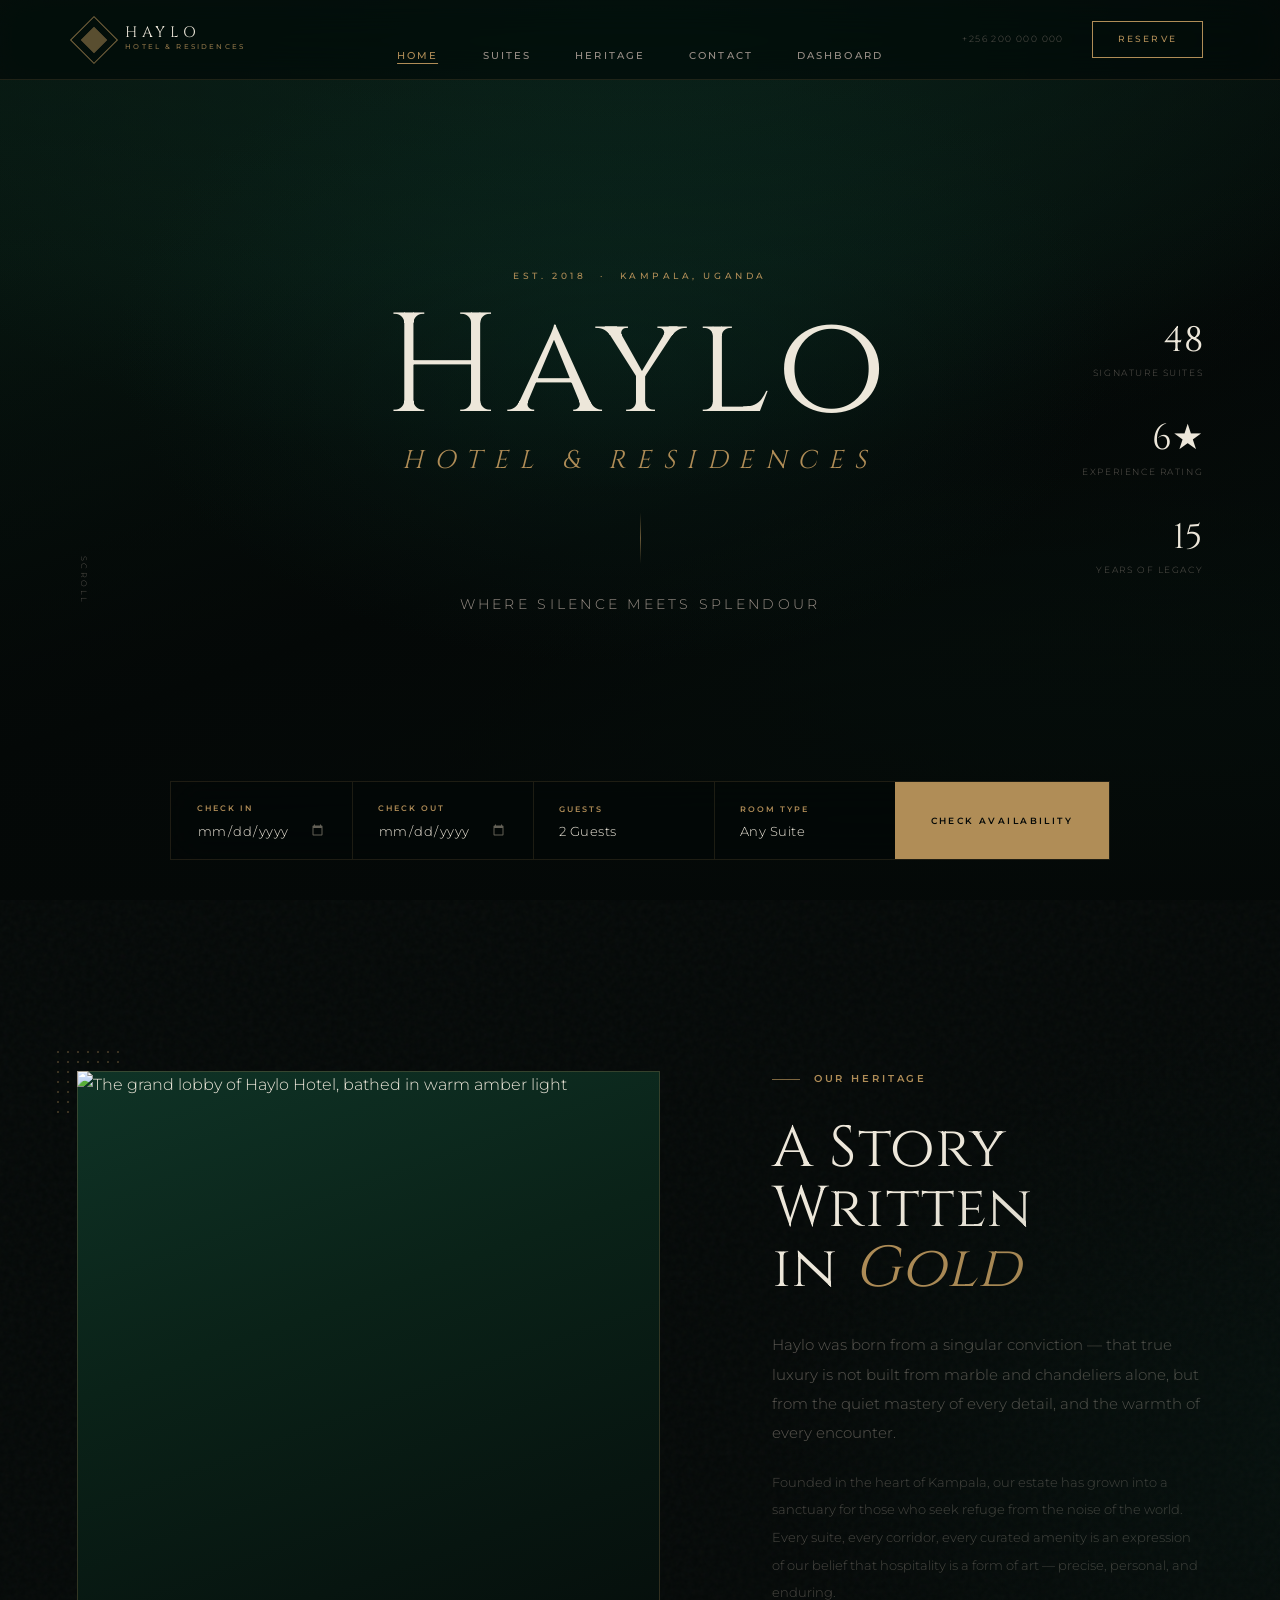
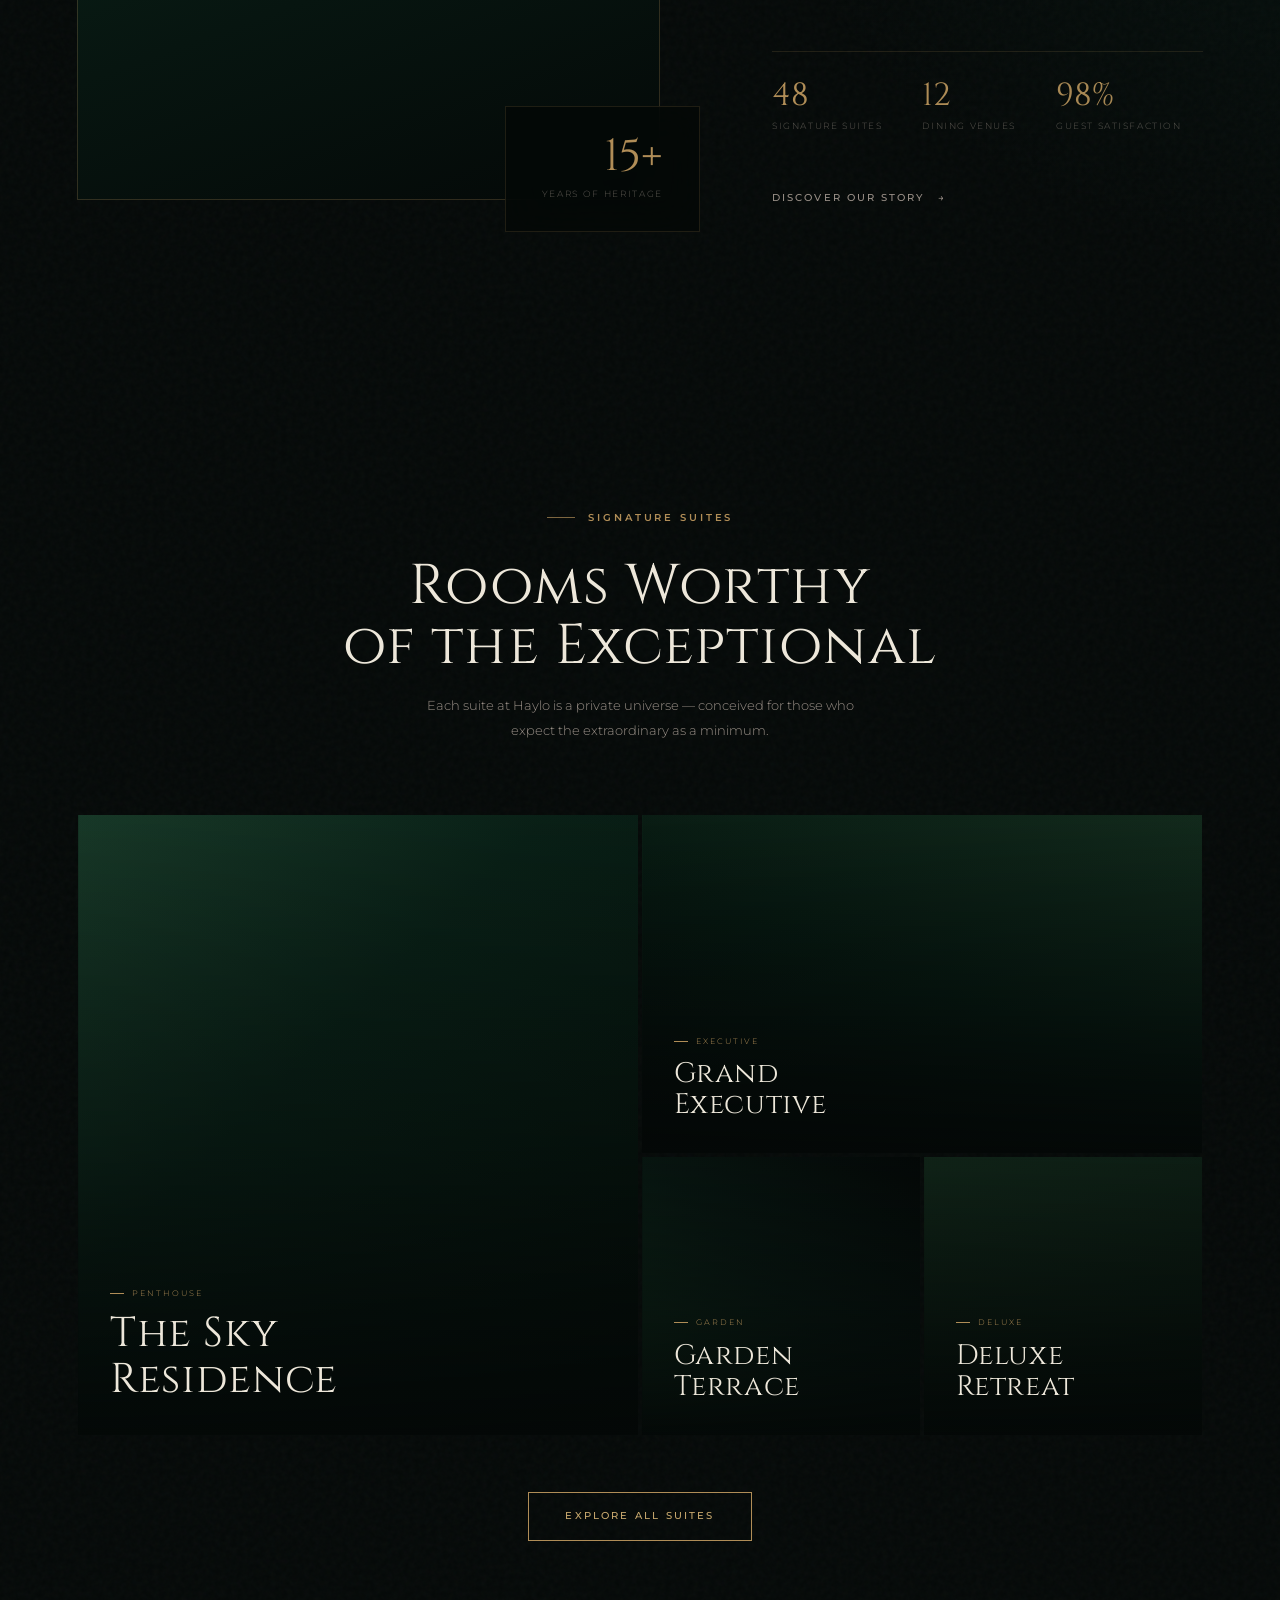
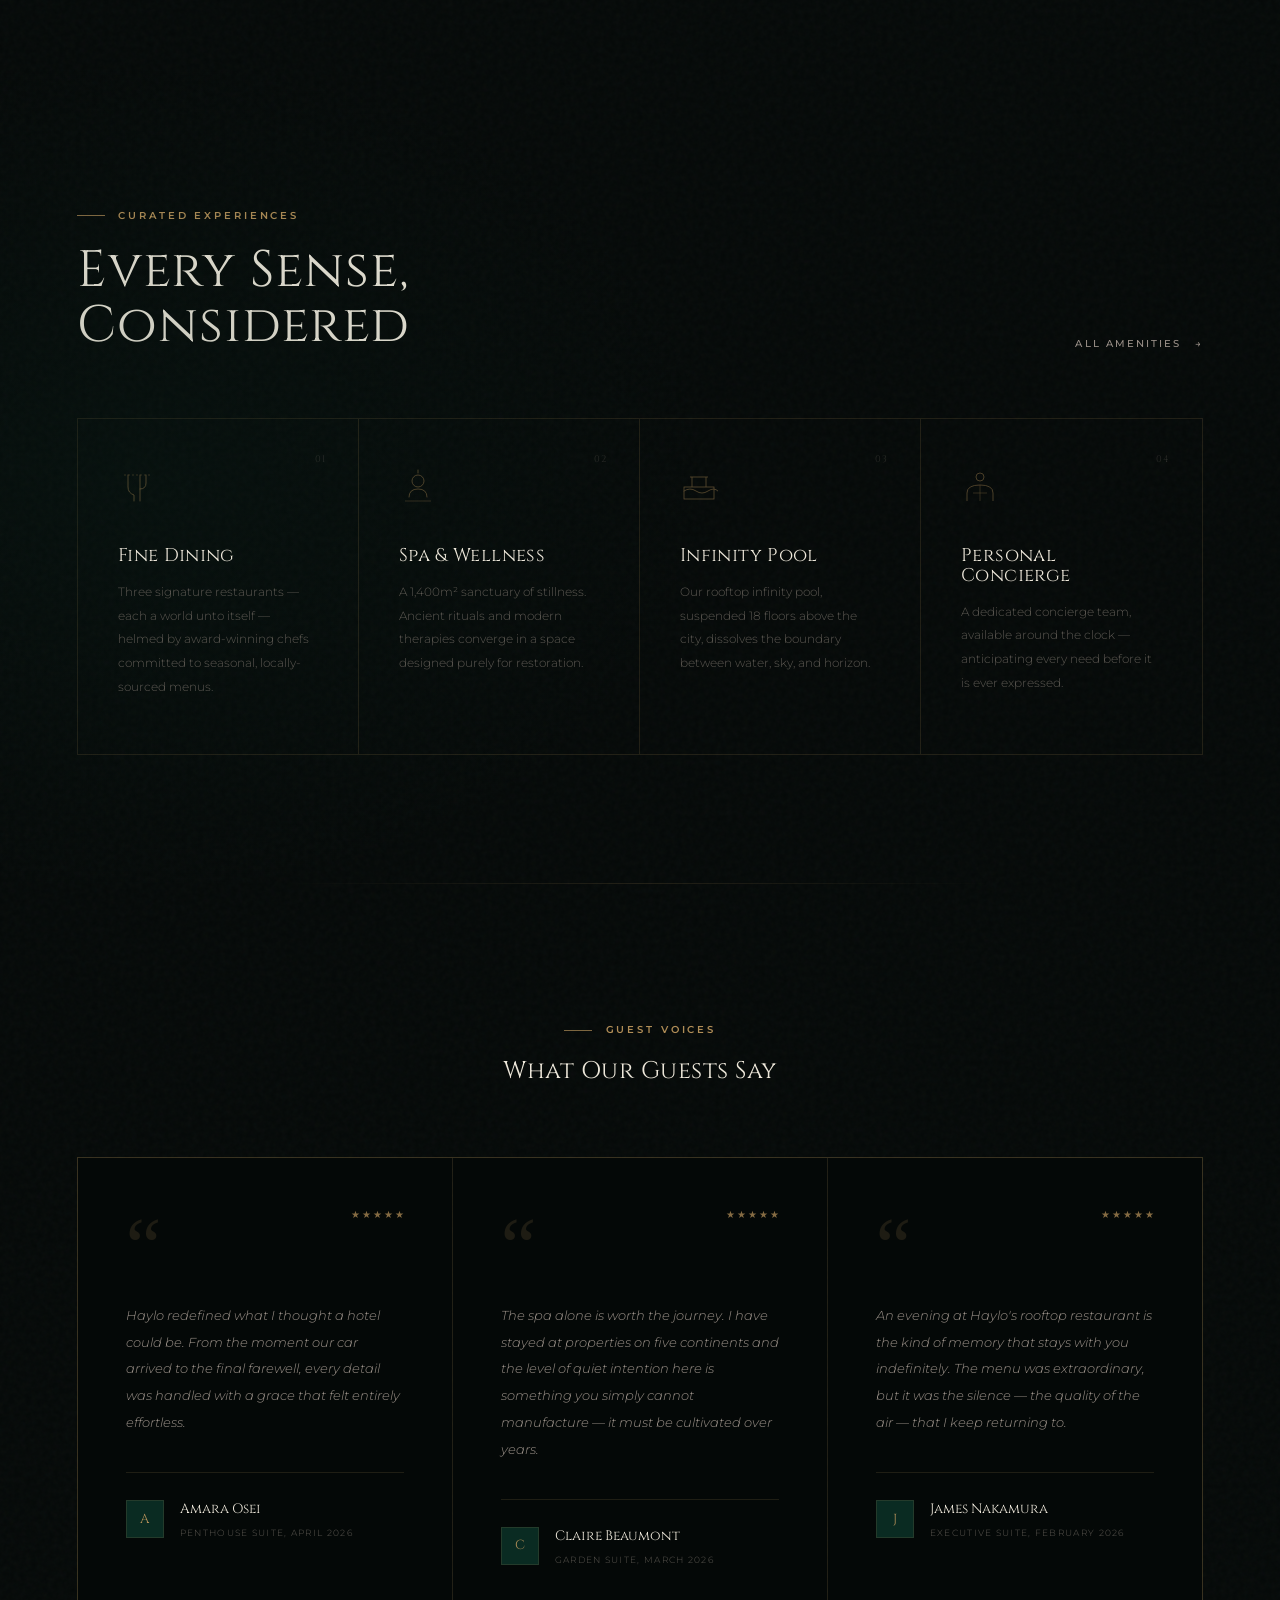
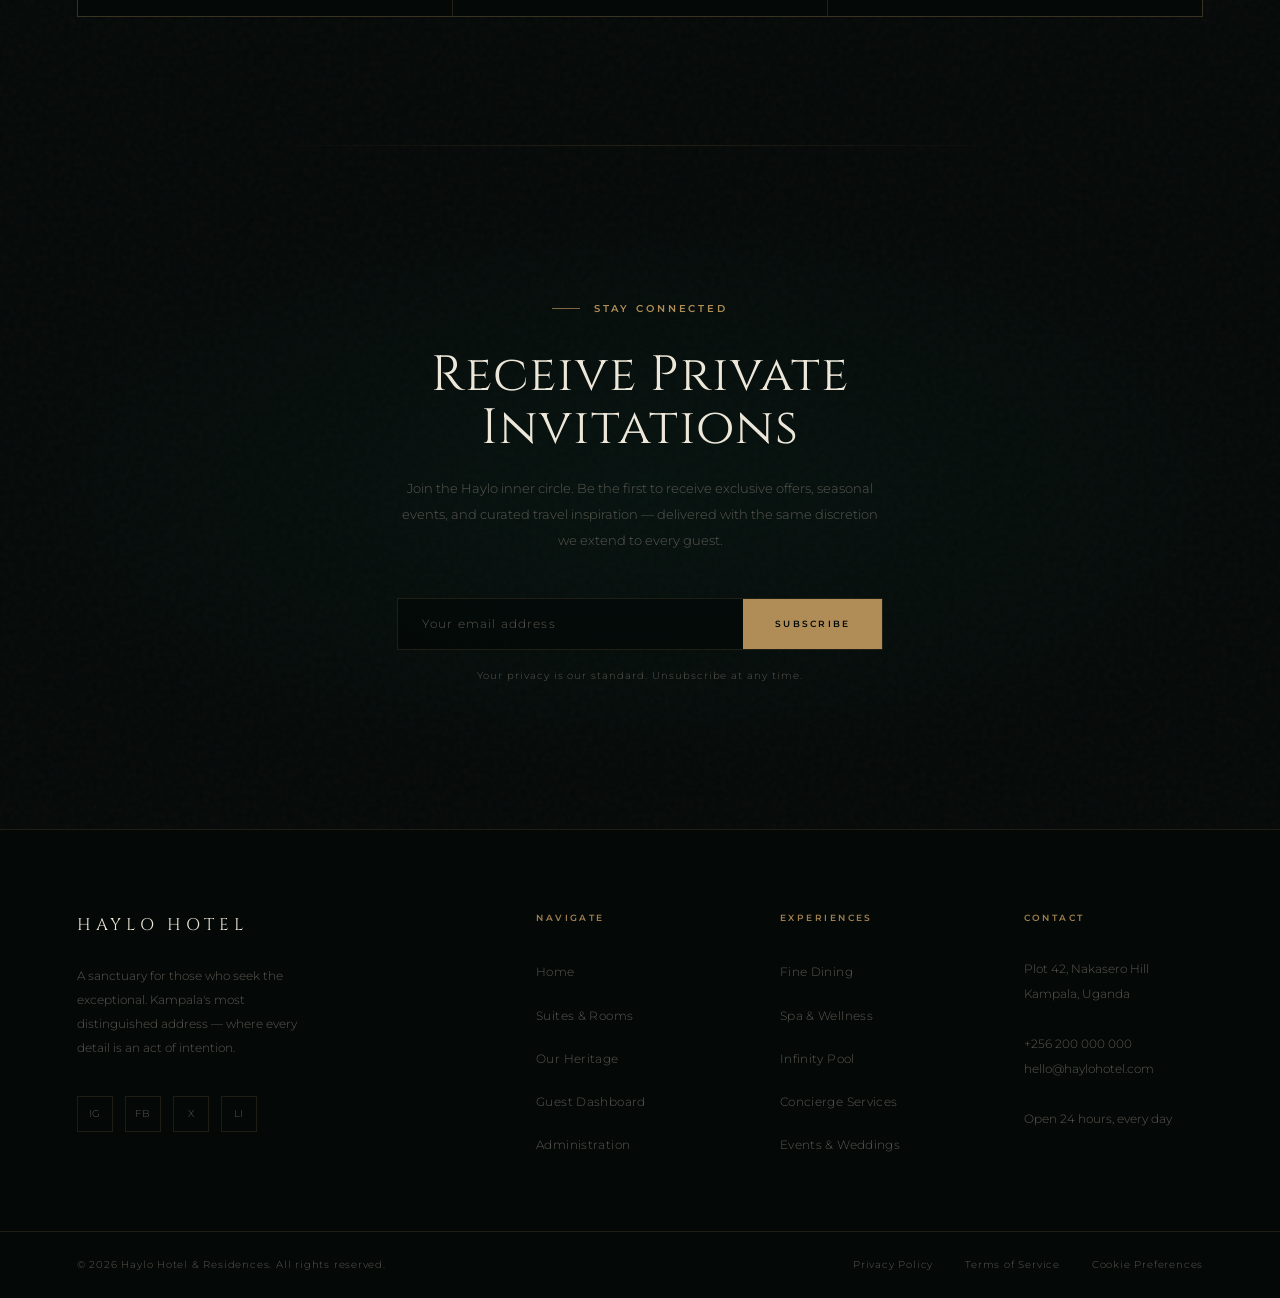
==== index.html @ 3e56093d "Add files via upload" ====
<!DOCTYPE html>
<html lang="en">

<head>
  <meta charset="UTF-8" />
  <meta name="viewport" content="width=device-width, initial-scale=1.0" />
  <meta name="description"
    content="Haylo Hotel — Where Silence Meets Splendour. A premium luxury hotel experience crafted with refined elegance." />
  <meta name="theme-color" content="#040807" />

  <title>Haylo Hotel — Where Silence Meets Splendour</title>

  <!-- Favicon placeholder -->
  <link rel="icon" type="image/svg+xml"
    href="data:image/svg+xml,<svg xmlns='http://www.w3.org/2000/svg' viewBox='0 0 32 32'><rect width='32' height='32' fill='%23040807'/><rect x='12' y='12' width='8' height='8' fill='%23b08d57' transform='rotate(45 16 16)'/></svg>" />

  <!-- Design System CSS -->
  <link rel="stylesheet" href="assets/css/global.css" />
  <link rel="stylesheet" href="assets/css/layout.css" />
  <link rel="stylesheet" href="assets/css/components.css" />

  <!-- Existing project CSS (animation etc.) -->
  <!-- <link rel="stylesheet" href="assets/css/animation.css" /> -->
</head>

<body>

  <!-- ═══════════════════════════════════════════════════════
       HEADER — Sticky Glassmorphism Navigation
       ═══════════════════════════════════════════════════════ -->
  <header id="site-header">
    <div class="nav-wrapper">

      <!-- Logo -->
      <a href="index.html" class="nav-logo" aria-label="Haylo Hotel — Home">
        <div class="nav-logo-emblem" aria-hidden="true"></div>
        <div class="nav-logo-name">
          <span class="name">Haylo</span>
          <span class="tagline">Hotel &amp; Residences</span>
        </div>
      </a>

      <!-- Navigation Links — horizontally centered via CSS absolute -->
      <nav aria-label="Primary navigation">
        <ul class="nav-links">
          <li><a href="index.html" class="active">Home</a></li>
          <li><a href="rooms.html">Suites</a></li>
          <li><a href="heritage.html">Heritage</a></li>
          <li><a href="contact.html">Contact</a></li>
          <li><a href="dashboard.html">Dashboard</a></li>
        </ul>
      </nav>

      <!-- Right Actions -->
      <div class="nav-actions">
        <a href="tel:+256200000000" class="nav-tel" aria-label="Call us">+256 200 000 000</a>
        <a href="rooms.html" class="nav-book-btn"><span>Reserve</span></a>
        <!-- Hamburger (mobile only) -->
        <button class="nav-hamburger" id="nav-toggle" aria-label="Open menu" aria-expanded="false"
          aria-controls="nav-mobile-drawer">
          <span class="bar"></span>
          <span class="bar"></span>
          <span class="bar"></span>
        </button>
      </div>

    </div><!-- /nav-wrapper -->

    <!-- Mobile Drawer -->
    <nav id="nav-mobile-drawer" class="nav-mobile-drawer" aria-label="Mobile navigation" aria-hidden="true">
      <a href="index.html">Home</a>
      <a href="rooms.html">Suites &amp; Rooms</a>
      <a href="heritage.html">Our Heritage</a>
      <a href="contact.html">Contact</a>
      <a href="dashboard.html">Guest Dashboard</a>
      <a href="rooms.html" class="nav-mobile-cta">Reserve a Suite</a>
    </nav>
  </header>


  <main>

    <!-- ═══════════════════════════════════════════════════════
         §1  HERO — Full Viewport Cinematic Entry
         ═══════════════════════════════════════════════════════ -->
    <section id="hero" aria-labelledby="hero-title">

      <!-- Background image with rich CSS fallback -->
      <div class="hero-bg" aria-hidden="true"></div>
      <div class="hero-overlay" aria-hidden="true"></div>

      <!-- Centered Hero Content -->
      <div class="hero-content">
        <p class="hero-overline">Est. 2018 &ensp;·&ensp; Kampala, Uganda</p>

        <h1 class="hero-title" id="hero-title">Haylo</h1>
        <p class="hero-title-sub">Hotel &amp; Residences</p>

        <div class="hero-divider-line" aria-hidden="true"></div>

        <p class="hero-tagline">Where Silence Meets Splendour</p>
      </div>

      <!-- Side stats — decorative (hidden on mobile) -->
      <aside class="hero-stats" aria-label="At a glance">
        <div class="hero-stat">
          <span class="hero-stat-num">48</span>
          <span class="hero-stat-sep"></span>
          <span class="hero-stat-lbl">Signature Suites</span>
        </div>
        <div class="hero-stat">
          <span class="hero-stat-num">6★</span>
          <span class="hero-stat-sep"></span>
          <span class="hero-stat-lbl">Experience Rating</span>
        </div>
        <div class="hero-stat">
          <span class="hero-stat-num">15</span>
          <span class="hero-stat-sep"></span>
          <span class="hero-stat-lbl">Years of Legacy</span>
        </div>
      </aside>

      <!-- Scroll indicator -->
      <div class="hero-scroll" aria-hidden="true">
        <span class="hero-scroll-label">Scroll</span>
        <div class="hero-scroll-bar"></div>
      </div>

      <!-- ─── Check Availability Bar ─── -->
      <div class="availability-bar" role="search" aria-label="Check room availability">

        <div class="avail-field">
          <label for="check-in">Check In</label>
          <input type="date" id="check-in" name="check-in" placeholder="DD / MM / YYYY" aria-label="Check-in date" />
        </div>

        <div class="avail-divider" aria-hidden="true"></div>

        <div class="avail-field">
          <label for="check-out">Check Out</label>
          <input type="date" id="check-out" name="check-out" placeholder="DD / MM / YYYY" aria-label="Check-out date" />
        </div>

        <div class="avail-divider" aria-hidden="true"></div>

        <div class="avail-field">
          <label for="guests">Guests</label>
          <select id="guests" name="guests" aria-label="Number of guests">
            <option value="1">1 Guest</option>
            <option value="2" selected>2 Guests</option>
            <option value="3">3 Guests</option>
            <option value="4">4 Guests</option>
            <option value="5">5+ Guests</option>
          </select>
        </div>

        <div class="avail-divider" aria-hidden="true"></div>

        <div class="avail-field">
          <label for="room-type">Room Type</label>
          <select id="room-type" name="room-type" aria-label="Room type preference">
            <option value="any">Any Suite</option>
            <option value="penthouse">Penthouse</option>
            <option value="executive">Executive Suite</option>
            <option value="garden">Garden Suite</option>
            <option value="deluxe">Deluxe Room</option>
          </select>
        </div>

        <button type="button" class="avail-submit" aria-label="Search availability">
          Check Availability
        </button>

      </div><!-- /availability-bar -->

    </section><!-- /#hero -->


    <!-- ═══════════════════════════════════════════════════════
         §2  OUR HERITAGE — Asymmetric Split Layout
         ═══════════════════════════════════════════════════════ -->
    <section id="heritage" aria-labelledby="heritage-title">
      <div class="heritage-grid">

        <!-- Image Side -->
        <div class="heritage-image-wrap">
          <!-- Decorative dot grid -->
          <div class="heritage-dots" aria-hidden="true"></div>

          <div class="heritage-img-frame">
            <img src="assets/images/hero/heritage.jpg" alt="The grand lobby of Haylo Hotel, bathed in warm amber light"
              class="heritage-img" loading="lazy" width="640" height="800" />
          </div>

          <!-- Floating stat card -->
          <div class="heritage-stat-card" aria-label="Years of heritage: 15+">
            <span class="stat-num">15+</span>
            <span class="stat-lbl">Years of Heritage</span>
          </div>
        </div>

        <!-- Text Side -->
        <div class="heritage-text">
          <span class="section-label">Our Heritage</span>

          <h2 id="heritage-title">
            A Story Written<br />in <em>Gold</em>
          </h2>

          <p class="lead">
            Haylo was born from a singular conviction — that true luxury is not
            built from marble and chandeliers alone, but from the quiet mastery
            of every detail, and the warmth of every encounter.
          </p>

          <p class="body">
            Founded in the heart of Kampala, our estate has grown into a sanctuary
            for those who seek refuge from the noise of the world. Every suite,
            every corridor, every curated amenity is an expression of our belief
            that hospitality is a form of art — precise, personal, and enduring.
          </p>

          <!-- Key Pillars -->
          <div class="heritage-pillars" aria-label="Heritage highlights">
            <div class="pillar">
              <span class="pillar-num">48</span>
              <span class="pillar-lbl">Signature Suites</span>
            </div>
            <div class="pillar">
              <span class="pillar-num">12</span>
              <span class="pillar-lbl">Dining Venues</span>
            </div>
            <div class="pillar">
              <span class="pillar-num">98%</span>
              <span class="pillar-lbl">Guest Satisfaction</span>
            </div>
          </div>

          <a href="about.html" class="btn-text">
            Discover Our Story
            <span class="arrow" aria-hidden="true">→</span>
          </a>
        </div>

      </div><!-- /heritage-grid -->
    </section><!-- /#heritage -->


    <!-- ═══════════════════════════════════════════════════════
         §3  SIGNATURE SUITES — Bento Grid
         ═══════════════════════════════════════════════════════ -->
    <section id="suites" aria-labelledby="suites-title">

      <div class="section-header">
        <span class="section-label">Signature Suites</span>
        <h2 id="suites-title">Rooms Worthy<br />of the Exceptional</h2>
        <p>
          Each suite at Haylo is a private universe — conceived for those who
          expect the extraordinary as a minimum.
        </p>
      </div>

      <div class="bento-grid">

        <!-- Penthouse — Large Card (left, full height) -->
        <article class="bento-card bento-penthouse" aria-label="Penthouse Suite">
          <div class="bento-card-bg" aria-hidden="true"></div>
          <div class="bento-card-body">
            <span class="bento-tag">Penthouse</span>
            <h3 class="bento-card-title">The Sky<br />Residence</h3>
            <div class="bento-card-detail">
              <span>180m²</span>
              <span>Private Terrace</span>
              <span>Butler Service</span>
              <span class="bento-price">From $1,200<small>/night</small></span>
            </div>
          </div>
        </article>

        <!-- Executive Suite — Top Right -->
        <article class="bento-card bento-executive" aria-label="Executive Suite">
          <div class="bento-card-bg" aria-hidden="true"></div>
          <div class="bento-card-body">
            <span class="bento-tag">Executive</span>
            <h3 class="bento-card-title">Grand<br />Executive</h3>
            <div class="bento-card-detail">
              <span>95m²</span>
              <span>City View</span>
              <span class="bento-price">From $580<small>/night</small></span>
            </div>
          </div>
        </article>

        <!-- Garden Suite — Bottom Centre-Left -->
        <article class="bento-card bento-garden" aria-label="Garden Suite">
          <div class="bento-card-bg" aria-hidden="true"></div>
          <div class="bento-card-body">
            <span class="bento-tag">Garden</span>
            <h3 class="bento-card-title">Garden<br />Terrace</h3>
            <div class="bento-card-detail">
              <span>72m²</span>
              <span class="bento-price">From $380<small>/night</small></span>
            </div>
          </div>
        </article>

        <!-- Deluxe — Bottom Right -->
        <article class="bento-card bento-deluxe" aria-label="Deluxe Room">
          <div class="bento-card-bg" aria-hidden="true"></div>
          <div class="bento-card-body">
            <span class="bento-tag">Deluxe</span>
            <h3 class="bento-card-title">Deluxe<br />Retreat</h3>
            <div class="bento-card-detail">
              <span>48m²</span>
              <span class="bento-price">From $240<small>/night</small></span>
            </div>
          </div>
        </article>

      </div><!-- /bento-grid -->

      <!-- CTA below grid -->
      <div style="text-align:center; margin-top:3.5rem; padding:0 var(--section-px);">
        <a href="rooms.html" class="btn-gold">
          <span>Explore All Suites</span>
        </a>
      </div>

    </section><!-- /#suites -->


    <!-- ═══════════════════════════════════════════════════════
         §4  EXPERIENCES — 4-Column Feature Grid
              (Added section — fits naturally here)
         ═══════════════════════════════════════════════════════ -->
    <section id="experiences" aria-labelledby="exp-title">
      <div class="exp-container">

        <div class="exp-header">
          <div>
            <span class="section-label">Curated Experiences</span>
            <h2 id="exp-title">Every Sense,<br />Considered</h2>
          </div>
          <a href="about.html" class="btn-text">
            All Amenities
            <span class="arrow" aria-hidden="true">→</span>
          </a>
        </div>

        <div class="exp-grid">

          <!-- Fine Dining -->
          <div class="exp-item">
            <span class="exp-item-num">01</span>
            <svg class="exp-icon-svg" viewBox="0 0 38 38" aria-hidden="true">
              <path d="M10 8 L10 20 Q10 26 16 28 L16 34" stroke-width="0.8" stroke-linecap="round" />
              <path d="M22 8 L22 34" stroke-width="0.8" stroke-linecap="round" />
              <path d="M28 8 L28 16 Q28 22 22 22" stroke-width="0.8" stroke-linecap="round" />
              <line x1="6" y1="8" x2="32" y2="8" stroke-width="0.5" stroke-dasharray="2,2" />
            </svg>
            <h3>Fine Dining</h3>
            <p>Three signature restaurants — each a world unto itself — helmed by award-winning chefs committed to
              seasonal, locally-sourced menus.</p>
          </div>

          <!-- Spa -->
          <div class="exp-item">
            <span class="exp-item-num">02</span>
            <svg class="exp-icon-svg" viewBox="0 0 38 38" aria-hidden="true">
              <circle cx="19" cy="14" r="6" stroke-width="0.8" />
              <path d="M10 30 Q10 22 19 22 Q28 22 28 30" stroke-width="0.8" stroke-linecap="round" />
              <path d="M6 34 L32 34" stroke-width="0.5" />
              <line x1="19" y1="6" x2="19" y2="3" stroke-width="0.8" stroke-linecap="round" />
            </svg>
            <h3>Spa &amp; Wellness</h3>
            <p>A 1,400m² sanctuary of stillness. Ancient rituals and modern therapies converge in a space designed
              purely for restoration.</p>
          </div>

          <!-- Pool -->
          <div class="exp-item">
            <span class="exp-item-num">03</span>
            <svg class="exp-icon-svg" viewBox="0 0 38 38" aria-hidden="true">
              <rect x="4" y="20" width="30" height="12" rx="0" stroke-width="0.8" />
              <path d="M4 24 Q10 20 16 24 Q22 28 28 24 Q34 20 38 24" stroke-width="0.8" stroke-linecap="round" />
              <line x1="12" y1="20" x2="12" y2="10" stroke-width="0.8" />
              <line x1="26" y1="20" x2="26" y2="10" stroke-width="0.8" />
              <line x1="10" y1="10" x2="28" y2="10" stroke-width="0.8" />
            </svg>
            <h3>Infinity Pool</h3>
            <p>Our rooftop infinity pool, suspended 18 floors above the city, dissolves the boundary between water, sky,
              and horizon.</p>
          </div>

          <!-- Concierge -->
          <div class="exp-item">
            <span class="exp-item-num">04</span>
            <svg class="exp-icon-svg" viewBox="0 0 38 38" aria-hidden="true">
              <circle cx="19" cy="10" r="4" stroke-width="0.8" />
              <path d="M6 34 L6 26 Q6 18 19 18 Q32 18 32 26 L32 34" stroke-width="0.8" />
              <line x1="12" y1="26" x2="26" y2="26" stroke-width="0.5" />
              <line x1="19" y1="18" x2="19" y2="34" stroke-width="0.5" />
            </svg>
            <h3>Personal Concierge</h3>
            <p>A dedicated concierge team, available around the clock — anticipating every need before it is ever
              expressed.</p>
          </div>

        </div><!-- /exp-grid -->
      </div><!-- /exp-container -->
    </section><!-- /#experiences -->


    <!-- ═══════════════════════════════════════════════════════
         §5  TESTIMONIALS — Guest Voices
              (Added section — social proof, premium placement)
         ═══════════════════════════════════════════════════════ -->
    <section id="testimonials" aria-labelledby="testimonials-title">
      <div class="testimonials-container">

        <div style="text-align:center;">
          <span class="section-label" style="justify-content:center;">Guest Voices</span>
          <h2 id="testimonials-title">What Our Guests Say</h2>
        </div>

        <div class="testimonials-grid">

          <!-- Card 1 -->
          <article class="testimonial-card">
            <div class="t-stars" aria-label="5 stars">
              <span>★</span><span>★</span><span>★</span><span>★</span><span>★</span>
            </div>
            <span class="t-quote-mark" aria-hidden="true">&ldquo;</span>
            <p class="t-text">
              Haylo redefined what I thought a hotel could be. From the moment
              our car arrived to the final farewell, every detail was handled with
              a grace that felt entirely effortless.
            </p>
            <div class="t-author">
              <div class="t-avatar" aria-hidden="true">A</div>
              <div>
                <span class="t-name">Amara Osei</span>
                <span class="t-meta">Penthouse Suite, April 2026</span>
              </div>
            </div>
          </article>

          <!-- Card 2 -->
          <article class="testimonial-card">
            <div class="t-stars" aria-label="5 stars">
              <span>★</span><span>★</span><span>★</span><span>★</span><span>★</span>
            </div>
            <span class="t-quote-mark" aria-hidden="true">&ldquo;</span>
            <p class="t-text">
              The spa alone is worth the journey. I have stayed at properties on
              five continents and the level of quiet intention here is something
              you simply cannot manufacture — it must be cultivated over years.
            </p>
            <div class="t-author">
              <div class="t-avatar" aria-hidden="true">C</div>
              <div>
                <span class="t-name">Claire Beaumont</span>
                <span class="t-meta">Garden Suite, March 2026</span>
              </div>
            </div>
          </article>

          <!-- Card 3 -->
          <article class="testimonial-card">
            <div class="t-stars" aria-label="5 stars">
              <span>★</span><span>★</span><span>★</span><span>★</span><span>★</span>
            </div>
            <span class="t-quote-mark" aria-hidden="true">&ldquo;</span>
            <p class="t-text">
              An evening at Haylo's rooftop restaurant is the kind of memory that
              stays with you indefinitely. The menu was extraordinary, but it was
              the silence — the quality of the air — that I keep returning to.
            </p>
            <div class="t-author">
              <div class="t-avatar" aria-hidden="true">J</div>
              <div>
                <span class="t-name">James Nakamura</span>
                <span class="t-meta">Executive Suite, February 2026</span>
              </div>
            </div>
          </article>

        </div><!-- /testimonials-grid -->
      </div><!-- /testimonials-container -->
    </section><!-- /#testimonials -->


    <!-- ═══════════════════════════════════════════════════════
         §6  NEWSLETTER / STAY INFORMED
              (Added section — elegant bottom CTA)
         ═══════════════════════════════════════════════════════ -->
    <section id="newsletter" aria-labelledby="newsletter-title">
      <div class="newsletter-container">

        <span class="section-label" style="justify-content:center;">Stay Connected</span>

        <h2 id="newsletter-title">
          Receive Private<br />Invitations
        </h2>

        <p>
          Join the Haylo inner circle. Be the first to receive exclusive
          offers, seasonal events, and curated travel inspiration — delivered
          with the same discretion we extend to every guest.
        </p>

        <div class="newsletter-form" role="search">
          <input type="email" id="newsletter-email" name="email" class="newsletter-input"
            placeholder="Your email address" aria-label="Email address for newsletter" autocomplete="email" />
          <button type="button" class="newsletter-btn" aria-label="Subscribe to newsletter">
            Subscribe
          </button>
        </div>

        <span class="newsletter-note">
          Your privacy is our standard. Unsubscribe at any time.
        </span>

      </div>
    </section><!-- /#newsletter -->

  </main><!-- /main -->


  <!-- ═══════════════════════════════════════════════════════
       FOOTER — Minimalist, Structured, Dark
       ═══════════════════════════════════════════════════════ -->
  <footer id="site-footer">

    <div class="footer-top">

      <!-- Brand Column -->
      <div class="footer-brand">
        <span class="footer-logo">Haylo Hotel</span>
        <p class="tagline">
          A sanctuary for those who seek the exceptional. Kampala's most
          distinguished address — where every detail is an act of intention.
        </p>
        <div class="footer-social" aria-label="Social media links">
          <a href="#" aria-label="Follow us on Instagram">Ig</a>
          <a href="#" aria-label="Follow us on Facebook">Fb</a>
          <a href="#" aria-label="Follow us on Twitter / X">X</a>
          <a href="#" aria-label="Connect on LinkedIn">Li</a>
        </div>
      </div>

      <!-- Navigation Column -->
      <div class="footer-col">
        <span class="footer-col-title">Navigate</span>
        <ul>
          <li><a href="index.html">Home</a></li>
          <li><a href="rooms.html">Suites &amp; Rooms</a></li>
          <li><a href="about.html">Our Heritage</a></li>
          <li><a href="dashboard.html">Guest Dashboard</a></li>
          <li><a href="admin.html">Administration</a></li>
        </ul>
      </div>

      <!-- Experiences Column -->
      <div class="footer-col">
        <span class="footer-col-title">Experiences</span>
        <ul>
          <li><a href="#">Fine Dining</a></li>
          <li><a href="#">Spa &amp; Wellness</a></li>
          <li><a href="#">Infinity Pool</a></li>
          <li><a href="#">Concierge Services</a></li>
          <li><a href="#">Events &amp; Weddings</a></li>
        </ul>
      </div>

      <!-- Contact Column -->
      <div class="footer-col">
        <span class="footer-col-title">Contact</span>
        <address>
          <p>Plot 42, Nakasero Hill<br />Kampala, Uganda</p>
          <br />
          <p>
            <a href="tel:+256200000000">+256 200 000 000</a>
          </p>
          <p>
            <a href="mailto:hello@haylohotel.com">hello@haylohotel.com</a>
          </p>
          <br />
          <p>Open 24 hours, every day</p>
        </address>
      </div>

    </div><!-- /footer-top -->

    <div class="footer-bottom">
      <div class="footer-bottom-inner">
        <p class="footer-copyright">
          &copy; 2026 Haylo Hotel &amp; Residences. All rights reserved.
        </p>
        <nav class="footer-legal" aria-label="Legal links">
          <a href="#">Privacy Policy</a>
          <a href="#">Terms of Service</a>
          <a href="#">Cookie Preferences</a>
        </nav>
      </div>
    </div>

  </footer><!-- /footer -->


  <!-- ═══════════════════════════════════════════════════════
       MINIMAL JS — Nav toggle only (no animation/motion JS)
       ═══════════════════════════════════════════════════════ -->

  <script src="assets/js/main.js"></script>

</body>

</html>
---- assets/css/global.css ----
/* ============================================================
   HAYLO HOTEL — GLOBAL DESIGN SYSTEM
   Premium Dark Luxury · Awwwards-Level Foundation
   ============================================================ */

@import url('https://fonts.googleapis.com/css2?family=Cinzel:wght@400;500;600;700&family=Montserrat:ital,wght@0,200;0,300;0,400;0,500;0,600;1,300&display=swap');

/* ── CSS Custom Properties ─────────────────────────────────── */
:root {
  /* Core Palette */
  --clr-obsidian:       #040807;
  --clr-obsidian-95:    rgba(4, 8, 7, 0.95);
  --clr-obsidian-80:    rgba(4, 8, 7, 0.80);
  --clr-obsidian-60:    rgba(4, 8, 7, 0.60);
  --clr-obsidian-40:    rgba(4, 8, 7, 0.40);
  --clr-obsidian-20:    rgba(4, 8, 7, 0.20);

  /* Emerald Atmospheric System */
  --clr-emerald-deep:   #071a13;
  --clr-emerald-glow:   #0a2b22;
  --clr-emerald-mid:    #0d3a2e;
  --clr-emerald-bright: #174d3d;
  --clr-emerald-dim:    rgba(10, 43, 34, 0.35);
  --clr-emerald-faint:  rgba(10, 43, 34, 0.15);

  /* Gold Accent System */
  --clr-gold:           #b08d57;
  --clr-gold-light:     #c9a96e;
  --clr-gold-bright:    #d4b87a;
  --clr-gold-dim:       rgba(176, 141, 87, 0.20);
  --clr-gold-faint:     rgba(176, 141, 87, 0.08);

  /* Text Hierarchy */
  --clr-text-primary:   #ede7da;
  --clr-text-secondary: #9a9088;
  --clr-text-muted:     #5c5852;
  --clr-text-ghost:     #2e2c28;

  /* Surface & Borders */
  --clr-border:         rgba(176, 141, 87, 0.16);
  --clr-border-bright:  rgba(176, 141, 87, 0.32);
  --clr-surface:        rgba(10, 43, 34, 0.10);
  --clr-surface-mid:    rgba(10, 43, 34, 0.20);

  /* Typography */
  --ff-serif:           'Cinzel', 'Didot', 'Georgia', serif;
  --ff-sans:            'Montserrat', 'Helvetica Neue', 'Arial', sans-serif;
  --fw-thin:            200;
  --fw-light:           300;
  --fw-regular:         400;
  --fw-medium:          500;
  --fw-semibold:        600;
  --fw-bold:            700;

  /* Spacing Scale */
  --sp-2xs:   0.25rem;
  --sp-xs:    0.5rem;
  --sp-sm:    1rem;
  --sp-md:    2rem;
  --sp-lg:    4rem;
  --sp-xl:    7rem;
  --sp-2xl:   10rem;

  /* Layout */
  --max-w:            1440px;
  --nav-h:            80px;
  --section-px:       clamp(1.5rem, 6vw, 7rem);

  /* Effects & Motion */
  --radius-sm:        3px;
  --radius-md:        6px;
  --blur-glass:       blur(20px) saturate(160%) brightness(0.9);
  --shadow-gold-sm:   0 0 20px rgba(176, 141, 87, 0.06);
  --shadow-gold-lg:   0 0 60px rgba(176, 141, 87, 0.10);
  --shadow-emerald:   0 0 80px rgba(10, 43, 34, 0.50);
  --transition-snap:  all 0.2s cubic-bezier(0.25, 0.46, 0.45, 0.94);
  --transition-smooth: all 0.45s cubic-bezier(0.25, 0.46, 0.45, 0.94);
  --transition-slow:  all 0.75s cubic-bezier(0.25, 0.46, 0.45, 0.94);
}

/* ── Universal Reset ─────────────────────────────────────── */
*, *::before, *::after {
  box-sizing: border-box;
  margin: 0;
  padding: 0;
}

html {
  font-size: 16px;
  scroll-behavior: smooth;
  -webkit-text-size-adjust: 100%;
  text-size-adjust: 100%;
}

/* Custom Scrollbar */
::-webkit-scrollbar           { width: 3px; }
::-webkit-scrollbar-track     { background: var(--clr-obsidian); }
::-webkit-scrollbar-thumb     { background: var(--clr-gold); opacity: 0.6; }
::-webkit-scrollbar-thumb:hover { background: var(--clr-gold-light); }

/* Text Selection */
::selection {
  background: var(--clr-gold-dim);
  color: var(--clr-gold-bright);
}

/* ── Base Styles ─────────────────────────────────────────── */
body {
  background-color: var(--clr-obsidian);
  color: var(--clr-text-primary);
  font-family: var(--ff-sans);
  font-weight: var(--fw-light);
  font-size: 1rem;
  line-height: 1.8;
  overflow-x: hidden;
  -webkit-font-smoothing: antialiased;
  -moz-osx-font-smoothing: grayscale;
  /* Subtle noise texture */
  background-image: url("data:image/svg+xml,%3Csvg viewBox='0 0 256 256' xmlns='http://www.w3.org/2000/svg'%3E%3Cfilter id='noise'%3E%3CfeTurbulence type='fractalNoise' baseFrequency='0.9' numOctaves='4' stitchTiles='stitch'/%3E%3C/filter%3E%3Crect width='100%25' height='100%25' filter='url(%23noise)' opacity='0.03'/%3E%3C/svg%3E");
}

/* ── Typography Base ─────────────────────────────────────── */
h1, h2, h3, h4, h5, h6 {
  font-family: var(--ff-serif);
  font-weight: var(--fw-regular);
  line-height: 1.08;
  color: var(--clr-text-primary);
  letter-spacing: 0.02em;
}

p {
  font-family: var(--ff-sans);
  color: var(--clr-text-secondary);
  font-weight: var(--fw-light);
}

a {
  text-decoration: none;
  color: inherit;
  transition: var(--transition-snap);
}

ul { list-style: none; }
img { display: block; max-width: 100%; height: auto; }
button { cursor: pointer; font-family: var(--ff-sans); }

input, select, textarea, button {
  font-family: var(--ff-sans);
  border: none;
  outline: none;
  background: transparent;
  color: inherit;
  -webkit-appearance: none;
  appearance: none;
}

/* ── Utility Classes ─────────────────────────────────────── */

/* Glassmorphism — core utility */
.glass {
  background: var(--clr-obsidian-60);
  backdrop-filter: var(--blur-glass);
  -webkit-backdrop-filter: var(--blur-glass);
  border: 0.5px solid var(--clr-border);
}

/* Gold gradient text */
.text-gold {
  background: linear-gradient(
    135deg,
    var(--clr-gold) 0%,
    var(--clr-gold-bright) 45%,
    var(--clr-gold) 100%
  );
  -webkit-background-clip: text;
  -webkit-text-fill-color: transparent;
  background-clip: text;
}

/* Section eyebrow label */
.section-label {
  display: inline-flex;
  align-items: center;
  gap: 0.85rem;
  font-family: var(--ff-sans);
  font-size: 0.6rem;
  font-weight: var(--fw-semibold);
  letter-spacing: 0.3em;
  text-transform: uppercase;
  color: var(--clr-gold);
  margin-bottom: 1.25rem;
}

.section-label::before {
  content: '';
  display: block;
  width: 28px;
  height: 0.5px;
  background: var(--clr-gold);
  opacity: 0.7;
  flex-shrink: 0;
}

/* Max-width container */
.container {
  width: 100%;
  max-width: var(--max-w);
  margin: 0 auto;
  padding-left: var(--section-px);
  padding-right: var(--section-px);
}

/* Thin horizontal rule */
.rule-gold {
  width: 100%;
  height: 0.5px;
  background: linear-gradient(90deg, transparent, var(--clr-border), transparent);
  border: none;
}

/* ── Button System ─────────────────────────────────────────── */

/* Primary: Gold Fill-on-Hover */
.btn-gold {
  position: relative;
  display: inline-flex;
  align-items: center;
  justify-content: center;
  gap: 0.6rem;
  padding: 0.9rem 2.25rem;
  border: 1px solid var(--clr-gold);
  color: var(--clr-gold-light);
  font-family: var(--ff-sans);
  font-size: 0.62rem;
  font-weight: var(--fw-medium);
  letter-spacing: 0.22em;
  text-transform: uppercase;
  overflow: hidden;
  cursor: pointer;
  transition: color 0.4s ease;
  background: transparent;
}

.btn-gold > * { position: relative; z-index: 1; }

.btn-gold::before {
  content: '';
  position: absolute;
  inset: 0;
  background: var(--clr-gold);
  transform: translateX(-101%);
  transition: transform 0.4s cubic-bezier(0.25, 0.46, 0.45, 0.94);
  z-index: 0;
}

.btn-gold:hover::before { transform: translateX(0); }
.btn-gold:hover { color: var(--clr-obsidian); }

/* Secondary: Underline-only, text link */
.btn-text {
  display: inline-flex;
  align-items: center;
  gap: 0.85rem;
  font-family: var(--ff-sans);
  font-size: 0.65rem;
  font-weight: var(--fw-medium);
  letter-spacing: 0.2em;
  text-transform: uppercase;
  color: var(--clr-text-secondary);
  cursor: pointer;
  transition: var(--transition-smooth);
  background: none;
  border: none;
  padding: 0;
}

.btn-text .arrow {
  display: inline-block;
  transition: transform 0.35s ease;
}

.btn-text:hover { color: var(--clr-gold); }
.btn-text:hover .arrow { transform: translateX(8px); }

/* ── Page-Load Entrance Animations ─────────────────────────── */
@keyframes fadeUp {
  from {
    opacity: 0;
    transform: translateY(24px);
  }
  to {
    opacity: 1;
    transform: translateY(0);
  }
}

@keyframes fadeIn {
  from { opacity: 0; }
  to   { opacity: 1; }
}

@keyframes lineGrow {
  from { transform: scaleX(0); }
  to   { transform: scaleX(1); }
}

@keyframes scrollPulse {
  0%, 100% { opacity: 0.3; transform: scaleY(0.8); }
  50%       { opacity: 1;   transform: scaleY(1); }
}

@keyframes shimmer {
  0%   { background-position: -200% center; }
  100% { background-position: 200% center; }
}

/* Entrance utility classes */
.anim-fade-up {
  animation: fadeUp 1s cubic-bezier(0.25, 0.46, 0.45, 0.94) both;
}

.anim-fade-in {
  animation: fadeIn 1.2s ease both;
}

/* Stagger delays */
.delay-1 { animation-delay: 0.15s; }
.delay-2 { animation-delay: 0.35s; }
.delay-3 { animation-delay: 0.55s; }
.delay-4 { animation-delay: 0.75s; }
.delay-5 { animation-delay: 0.95s; }
---- assets/css/layout.css ----
/* ============================================================
   HAYLO HOTEL — LAYOUT SYSTEM
   Header · Navigation · Footer
   ============================================================ */


/* ──────────────────────────────────────────────────────────
   HEADER & NAVIGATION
   ────────────────────────────────────────────────────────── */

header {
  position: fixed;
  top: 0;
  left: 0;
  right: 0;
  z-index: 1000;
  height: var(--nav-h);
  background: var(--clr-obsidian-60);
  backdrop-filter: var(--blur-glass);
  -webkit-backdrop-filter: var(--blur-glass);
  border-bottom: 0.5px solid var(--clr-border);
  transition: background 0.5s ease, border-color 0.5s ease;
}

/* Scrolled state — amplify glass effect (JS adds .scrolled class) */
header.scrolled {
  background: var(--clr-obsidian-80);
  border-bottom-color: var(--clr-border-bright);
}

.nav-wrapper {
  display: flex;
  align-items: center;
  justify-content: space-between;
  height: 100%;
  max-width: var(--max-w);
  margin: 0 auto;
  padding: 0 var(--section-px);
  position: relative;
}

/* ─── Logo ─── */
.nav-logo {
  display: flex;
  align-items: center;
  gap: 0.9rem;
  text-decoration: none;
  flex-shrink: 0;
  z-index: 2;
}

.nav-logo-emblem {
  position: relative;
  width: 34px;
  height: 34px;
  flex-shrink: 0;
}

.nav-logo-emblem::before,
.nav-logo-emblem::after {
  content: '';
  position: absolute;
  inset: 0;
  border: 0.5px solid var(--clr-gold);
  transition: var(--transition-smooth);
}

.nav-logo-emblem::before {
  transform: rotate(45deg);
  opacity: 0.7;
}

.nav-logo-emblem::after {
  transform: rotate(45deg) scale(0.55);
  background: var(--clr-gold);
  opacity: 0.5;
}

.nav-logo:hover .nav-logo-emblem::before {
  transform: rotate(45deg) scale(1.1);
  opacity: 1;
}

.nav-logo-name {
  display: flex;
  flex-direction: column;
  gap: 1px;
}

.nav-logo-name .name {
  font-family: var(--ff-serif);
  font-size: 0.95rem;
  letter-spacing: 0.3em;
  text-transform: uppercase;
  color: var(--clr-text-primary);
  line-height: 1;
  font-weight: var(--fw-regular);
}

.nav-logo-name .tagline {
  font-family: var(--ff-sans);
  font-size: 0.45rem;
  letter-spacing: 0.3em;
  text-transform: uppercase;
  color: var(--clr-gold);
  font-weight: var(--fw-medium);
  opacity: 0.8;
}

/* ─── Nav Links — perfectly centered ─── */
.nav-links {
  display: flex;
  align-items: center;
  gap: 2.75rem;
  position: absolute;
  left: 50%;
  transform: translateX(-50%);
}

.nav-links li a {
  font-family: var(--ff-sans);
  font-size: 0.6rem;
  font-weight: var(--fw-medium);
  letter-spacing: 0.22em;
  text-transform: uppercase;
  color: var(--clr-text-secondary);
  position: relative;
  padding-bottom: 3px;
  white-space: nowrap;
  transition: color 0.3s ease;
}

.nav-links li a::after {
  content: '';
  position: absolute;
  bottom: 0;
  left: 0;
  width: 0;
  height: 0.5px;
  background: var(--clr-gold);
  transition: width 0.35s cubic-bezier(0.25, 0.46, 0.45, 0.94);
  transform-origin: left;
}

.nav-links li a:hover {
  color: var(--clr-text-primary);
}

.nav-links li a:hover::after,
.nav-links li a.active::after {
  width: 100%;
}

.nav-links li a.active {
  color: var(--clr-gold);
}

/* ─── Nav Actions ─── */
.nav-actions {
  display: flex;
  align-items: center;
  gap: 1.75rem;
  flex-shrink: 0;
  z-index: 2;
}

.nav-tel {
  font-family: var(--ff-sans);
  font-size: 0.58rem;
  letter-spacing: 0.15em;
  color: var(--clr-text-muted);
  transition: color 0.3s ease;
}

.nav-tel:hover { color: var(--clr-text-secondary); }

.nav-book-btn {
  padding: 0.6rem 1.6rem;
  border: 0.5px solid var(--clr-gold);
  color: var(--clr-gold);
  font-family: var(--ff-sans);
  font-size: 0.58rem;
  font-weight: var(--fw-medium);
  letter-spacing: 0.22em;
  text-transform: uppercase;
  transition: var(--transition-smooth);
  cursor: pointer;
  background: transparent;
  white-space: nowrap;
  position: relative;
  overflow: hidden;
}

.nav-book-btn::before {
  content: '';
  position: absolute;
  inset: 0;
  background: var(--clr-gold);
  transform: scaleX(0);
  transform-origin: left;
  transition: transform 0.35s cubic-bezier(0.25, 0.46, 0.45, 0.94);
}

.nav-book-btn span { position: relative; z-index: 1; }

.nav-book-btn:hover::before { transform: scaleX(1); }
.nav-book-btn:hover { color: var(--clr-obsidian); }

/* ─── Hamburger (Mobile) ─── */
.nav-hamburger {
  display: none;
  flex-direction: column;
  justify-content: center;
  gap: 6px;
  cursor: pointer;
  background: transparent;
  border: none;
  padding: 6px;
  z-index: 2;
}

.nav-hamburger .bar {
  display: block;
  height: 0.5px;
  background: var(--clr-text-primary);
  transition: var(--transition-smooth);
}

.nav-hamburger .bar:nth-child(1) { width: 26px; }
.nav-hamburger .bar:nth-child(2) { width: 18px; }
.nav-hamburger .bar:nth-child(3) { width: 26px; }

.nav-hamburger:hover .bar { background: var(--clr-gold); }
.nav-hamburger:hover .bar:nth-child(2) { width: 26px; }

/* Mobile Nav Drawer */
.nav-mobile-drawer {
  display: none;
  position: fixed;
  top: var(--nav-h);
  left: 0;
  right: 0;
  background: var(--clr-obsidian-95);
  backdrop-filter: var(--blur-glass);
  -webkit-backdrop-filter: var(--blur-glass);
  border-bottom: 0.5px solid var(--clr-border);
  z-index: 999;
  padding: 2.5rem var(--section-px);
  flex-direction: column;
  gap: 0;
}

.nav-mobile-drawer.open { display: flex; }

.nav-mobile-drawer a {
  display: block;
  font-family: var(--ff-sans);
  font-size: 0.7rem;
  letter-spacing: 0.2em;
  text-transform: uppercase;
  color: var(--clr-text-secondary);
  padding: 1.1rem 0;
  border-bottom: 0.5px solid var(--clr-border);
  transition: color 0.25s ease;
}

.nav-mobile-drawer a:first-child { border-top: 0.5px solid var(--clr-border); }
.nav-mobile-drawer a:hover { color: var(--clr-gold); }

.nav-mobile-cta {
  margin-top: 1.75rem;
  padding: 0.9rem 1.5rem;
  border: 0.5px solid var(--clr-gold);
  color: var(--clr-gold) !important;
  text-align: center;
  border-bottom: 0.5px solid var(--clr-gold) !important;
  transition: var(--transition-snap) !important;
}

.nav-mobile-cta:hover {
  background: var(--clr-gold);
  color: var(--clr-obsidian) !important;
}


/* ──────────────────────────────────────────────────────────
   FOOTER
   ────────────────────────────────────────────────────────── */

footer {
  background: var(--clr-obsidian);
  border-top: 0.5px solid var(--clr-border);
  margin-top: 0;
}

.footer-top {
  display: grid;
  grid-template-columns: 2.2fr 1fr 1fr 1fr;
  gap: 4rem;
  max-width: var(--max-w);
  margin: 0 auto;
  padding: 5rem var(--section-px) 4.5rem;
}

/* Brand Column */
.footer-brand {}

.footer-logo {
  font-family: var(--ff-serif);
  font-size: 1.05rem;
  letter-spacing: 0.28em;
  text-transform: uppercase;
  color: var(--clr-text-primary);
  display: block;
  margin-bottom: 1.5rem;
  font-weight: var(--fw-regular);
}

.footer-brand .tagline {
  font-size: 0.75rem;
  line-height: 2;
  color: var(--clr-text-muted);
  max-width: 240px;
  margin-bottom: 2.25rem;
  font-weight: var(--fw-light);
}

/* Footer Social Icons */
.footer-social {
  display: flex;
  gap: 0.75rem;
}

.footer-social a {
  width: 36px;
  height: 36px;
  border: 0.5px solid var(--clr-border);
  display: flex;
  align-items: center;
  justify-content: center;
  font-family: var(--ff-sans);
  font-size: 0.6rem;
  letter-spacing: 0.05em;
  color: var(--clr-text-muted);
  text-transform: uppercase;
  transition: var(--transition-smooth);
}

.footer-social a:hover {
  border-color: var(--clr-gold);
  color: var(--clr-gold);
  background: var(--clr-gold-faint);
}

/* Link Columns */
.footer-col {}

.footer-col-title {
  font-family: var(--ff-sans);
  font-size: 0.55rem;
  font-weight: var(--fw-semibold);
  letter-spacing: 0.28em;
  text-transform: uppercase;
  color: var(--clr-gold);
  margin-bottom: 2rem;
  display: block;
  opacity: 0.9;
}

.footer-col ul {
  display: flex;
  flex-direction: column;
  gap: 0.9rem;
}

.footer-col ul li a {
  font-size: 0.78rem;
  color: var(--clr-text-muted);
  transition: color 0.25s ease;
  font-weight: var(--fw-light);
  letter-spacing: 0.03em;
}

.footer-col ul li a:hover { color: var(--clr-text-secondary); }

/* Contact Column */
.footer-col address {
  font-style: normal;
  font-size: 0.78rem;
  color: var(--clr-text-muted);
  line-height: 2;
  font-weight: var(--fw-light);
}

.footer-col address p { color: var(--clr-text-muted); }

.footer-col address a {
  color: var(--clr-text-muted);
  transition: color 0.25s ease;
}

.footer-col address a:hover { color: var(--clr-gold); }

/* Footer Bottom Bar */
.footer-bottom {
  border-top: 0.5px solid var(--clr-border);
}

.footer-bottom-inner {
  display: flex;
  align-items: center;
  justify-content: space-between;
  max-width: var(--max-w);
  margin: 0 auto;
  padding: 1.5rem var(--section-px);
  gap: 2rem;
}

.footer-copyright {
  font-size: 0.62rem;
  letter-spacing: 0.08em;
  color: var(--clr-text-muted);
  font-weight: var(--fw-light);
}

.footer-legal {
  display: flex;
  gap: 2rem;
  flex-wrap: wrap;
}

.footer-legal a {
  font-size: 0.62rem;
  letter-spacing: 0.08em;
  color: var(--clr-text-muted);
  transition: color 0.25s ease;
  font-weight: var(--fw-light);
}

.footer-legal a:hover { color: var(--clr-text-secondary); }


/* ──────────────────────────────────────────────────────────
   RESPONSIVE — LAYOUT
   ────────────────────────────────────────────────────────── */

@media (max-width: 1100px) {
  .nav-links    { display: none; }
  .nav-hamburger { display: flex; }
  .nav-tel      { display: none; }

  .footer-top {
    grid-template-columns: 1fr 1fr;
    gap: 3rem;
  }

  .footer-brand {
    grid-column: 1 / -1;
  }
}

@media (max-width: 768px) {
  .nav-book-btn { display: none; }

  .footer-top {
    grid-template-columns: 1fr;
    gap: 2.5rem;
    padding: 3.5rem var(--section-px) 3rem;
  }

  .footer-brand { grid-column: 1; }

  .footer-bottom-inner {
    flex-direction: column;
    align-items: flex-start;
    gap: 1rem;
    padding: 1.25rem var(--section-px);
  }
}

@media (max-width: 480px) {
  .footer-legal { gap: 1.25rem; }
  .footer-bottom-inner { align-items: center; }
  .footer-copyright { text-align: center; }
}
---- assets/css/components.css ----
/* ============================================================
   HAYLO HOTEL — COMPONENTS
   Hero · Availability · Heritage · Suites · Experiences ·
   Testimonials · Newsletter
   ============================================================ */


/* ──────────────────────────────────────────────────────────
   §1  HERO SECTION
   ────────────────────────────────────────────────────────── */

#hero {
  position: relative;
  min-height: 100vh;
  display: flex;
  flex-direction: column;
  align-items: center;
  justify-content: center;
  overflow: hidden;
}

/* ─ Hero Background ─ */
.hero-bg {
  position: absolute;
  inset: 0;
  z-index: 0;
  background-image: url('../images/hero/hero-main.jpg');
  background-size: cover;
  background-position: center 30%;
  background-color: var(--clr-emerald-deep);
  /* Graceful CSS fallback when image not yet present */
  background-image:
    url('../images/hero/hero-main.jpg'),
    radial-gradient(ellipse 120% 100% at 50% 0%, #0d2e22 0%, transparent 55%),
    radial-gradient(ellipse 80% 80% at 80% 100%, #071a13 0%, transparent 60%),
    linear-gradient(160deg, #0a2218 0%, #040807 55%, #071510 100%);
  transform: scale(1.04);
  transition: transform 8s ease;
}

/* Cinematic overlay */
.hero-overlay {
  position: absolute;
  inset: 0;
  z-index: 1;
  background:
    radial-gradient(ellipse 60% 55% at 48% 38%, rgba(10, 43, 34, 0.45) 0%, transparent 65%),
    linear-gradient(0deg, rgba(4, 8, 7, 0.97) 0%, rgba(4, 8, 7, 0.45) 42%, rgba(4, 8, 7, 0.15) 70%, rgba(4, 8, 7, 0.4) 100%);
}

/* ─ Hero Content ─ */
.hero-content {
  position: relative;
  z-index: 2;
  text-align: center;
  display: flex;
  flex-direction: column;
  align-items: center;
  padding: var(--nav-h) 2rem 0;
  margin-bottom: 6rem;
}

.hero-overline {
  font-family: var(--ff-sans);
  font-size: 0.58rem;
  font-weight: var(--fw-medium);
  letter-spacing: 0.38em;
  text-transform: uppercase;
  color: var(--clr-gold);
  margin-bottom: 1.25rem;
  animation: fadeUp 1s ease 0.2s both;
}

.hero-title {
  font-family: var(--ff-serif);
  font-size: clamp(4.5rem, 11vw, 10rem);
  font-weight: var(--fw-regular);
  letter-spacing: 0.06em;
  line-height: 0.92;
  color: var(--clr-text-primary);
  animation: fadeUp 1s ease 0.45s both;
}

.hero-title-sub {
  font-family: var(--ff-serif);
  font-size: clamp(1rem, 2.5vw, 1.6rem);
  font-weight: var(--fw-regular);
  letter-spacing: 0.45em;
  text-transform: uppercase;
  color: var(--clr-gold);
  margin-top: 0.25rem;
  font-style: italic;
  opacity: 0.85;
  animation: fadeUp 1s ease 0.6s both;
}

.hero-divider-line {
  width: 1px;
  height: 52px;
  background: linear-gradient(to bottom, transparent, rgba(176, 141, 87, 0.6), transparent);
  margin: 1.75rem auto;
  animation: fadeIn 1s ease 0.75s both;
}

.hero-tagline {
  font-family: var(--ff-sans);
  font-size: clamp(0.7rem, 1.4vw, 0.85rem);
  font-weight: var(--fw-light);
  letter-spacing: 0.24em;
  text-transform: uppercase;
  color: var(--clr-text-secondary);
  animation: fadeUp 1s ease 0.9s both;
}

/* ─ Scroll Indicator ─ */
.hero-scroll {
  position: absolute;
  left: var(--section-px);
  bottom: 14rem;
  z-index: 2;
  display: flex;
  flex-direction: column;
  align-items: center;
  gap: 1rem;
  animation: fadeIn 1.2s ease 1.2s both;
}

.hero-scroll-label {
  font-size: 0.5rem;
  letter-spacing: 0.3em;
  text-transform: uppercase;
  color: var(--clr-text-muted);
  writing-mode: vertical-rl;
}

.hero-scroll-bar {
  width: 0.5px;
  height: 56px;
  background: linear-gradient(to bottom, var(--clr-gold), transparent);
  animation: scrollPulse 2.4s ease-in-out infinite;
}

/* ─ Side Stats (decorative) ─ */
.hero-stats {
  position: absolute;
  right: var(--section-px);
  bottom: 50%;
  transform: translateY(50%);
  z-index: 2;
  display: flex;
  flex-direction: column;
  align-items: flex-end;
  gap: 2.5rem;
  animation: fadeIn 1.2s ease 1.4s both;
}

.hero-stat {
  text-align: right;
}

.hero-stat-num {
  font-family: var(--ff-serif);
  font-size: 2.2rem;
  color: var(--clr-text-primary);
  line-height: 1;
  font-weight: var(--fw-regular);
}

.hero-stat-lbl {
  font-size: 0.55rem;
  letter-spacing: 0.18em;
  text-transform: uppercase;
  color: var(--clr-text-muted);
  margin-top: 0.3rem;
  display: block;
}

.hero-stat-sep {
  width: 30px;
  height: 0.5px;
  background: var(--clr-border);
  margin-left: auto;
}


/* ──────────────────────────────────────────────────────────
   §2  AVAILABILITY BAR
   ────────────────────────────────────────────────────────── */

@keyframes fadeUpCenter {
  from {
    opacity: 0;
    transform: translate(-50%, 24px);
  }
  to {
    opacity: 1;
    transform: translate(-50%, 0);
  }
}

.availability-bar {
  position: absolute;
  bottom: 2.5rem;
  left: 50%;
  transform: translateX(-50%);
  z-index: 10;
  width: min(calc(100% - var(--section-px) * 2), 940px);
  display: flex;
  align-items: stretch;
  background: var(--clr-obsidian-60);
  backdrop-filter: var(--blur-glass);
  -webkit-backdrop-filter: var(--blur-glass);
  border: 0.5px solid var(--clr-border);
  overflow: hidden;
  animation: fadeUpCenter 1s ease 1s both;
}

/* Individual field */
.avail-field {
  flex: 1;
  padding: 1.2rem 1.6rem;
  display: flex;
  flex-direction: column;
  justify-content: center;
  gap: 0.35rem;
  cursor: pointer;
  transition: background 0.3s ease;
  min-width: 0;
  position: relative;
}

.avail-field:hover {
  background: rgba(176, 141, 87, 0.05);
}

.avail-field label {
  font-size: 0.52rem;
  letter-spacing: 0.24em;
  text-transform: uppercase;
  color: var(--clr-gold);
  font-weight: var(--fw-semibold);
  white-space: nowrap;
  cursor: pointer;
  pointer-events: none;
}

.avail-field input,
.avail-field select {
  background: transparent;
  color: var(--clr-text-primary);
  font-family: var(--ff-sans);
  font-size: 0.82rem;
  font-weight: var(--fw-light);
  letter-spacing: 0.04em;
  width: 100%;
  cursor: pointer;
  border: none;
  outline: none;
  padding: 0;
}

.avail-field input[type="date"] {
  color-scheme: dark;
}

.avail-field input[type="date"]::-webkit-calendar-picker-indicator {
  filter: invert(0.4) sepia(1) saturate(0.5);
  cursor: pointer;
  opacity: 0.5;
}

.avail-field select option {
  background: var(--clr-emerald-deep);
  color: var(--clr-text-primary);
}

/* Vertical divider */
.avail-divider {
  width: 0.5px;
  background: var(--clr-border);
  flex-shrink: 0;
  align-self: stretch;
  margin: 0;
}

/* CTA Button */
.avail-submit {
  padding: 0 2.25rem;
  min-height: 76px;
  background: var(--clr-gold);
  color: var(--clr-obsidian);
  font-family: var(--ff-sans);
  font-size: 0.58rem;
  font-weight: var(--fw-semibold);
  letter-spacing: 0.26em;
  text-transform: uppercase;
  cursor: pointer;
  border: none;
  transition: background 0.35s ease;
  white-space: nowrap;
  flex-shrink: 0;
}

.avail-submit:hover {
  background: var(--clr-gold-bright);
}


/* ──────────────────────────────────────────────────────────
   §3  OUR HERITAGE — Asymmetric Split Layout
   ────────────────────────────────────────────────────────── */

#heritage {
  padding: 10rem 0;
  position: relative;
  overflow: hidden;
}

/* Atmosphere: Right-side emerald breathe */
#heritage::after {
  content: '';
  position: absolute;
  top: 50%;
  right: -5%;
  transform: translateY(-50%);
  width: 45%;
  height: 80%;
  background: radial-gradient(ellipse at right center,
      rgba(10, 43, 34, 0.22) 0%,
      transparent 70%);
  pointer-events: none;
}

.heritage-grid {
  display: grid;
  grid-template-columns: 1.15fr 0.85fr;
  gap: 7rem;
  align-items: center;
  max-width: var(--max-w);
  margin: 0 auto;
  padding: 0 var(--section-px);
}

/* ─ Image Side ─ */
.heritage-image-wrap {
  position: relative;
}

.heritage-img-frame {
  position: relative;
  aspect-ratio: 4 / 5;
  overflow: hidden;
}

/* 1px gold inset border */
.heritage-img-frame::after {
  content: '';
  position: absolute;
  inset: 0;
  border: 0.5px solid rgba(176, 141, 87, 0.25);
  z-index: 2;
  pointer-events: none;
  transition: border-color 0.4s ease;
}

.heritage-img-frame:hover::after {
  border-color: rgba(176, 141, 87, 0.45);
}

.heritage-img {
  width: 100%;
  height: 100%;
  object-fit: cover;
  background-color: var(--clr-emerald-glow);
  /* Rich gradient fallback */
  background-image:
    linear-gradient(160deg,
      #0f3326 0%,
      #0a2218 35%,
      #071510 65%,
      #040807 100%);
  transition: transform 0.9s cubic-bezier(0.25, 0.46, 0.45, 0.94);
}

.heritage-img-frame:hover .heritage-img {
  transform: scale(1.045);
}

/* Floating stat card — bottom right of image */
.heritage-stat-card {
  position: absolute;
  bottom: -2rem;
  right: -2.5rem;
  z-index: 3;
  padding: 1.75rem 2.25rem;
  background: var(--clr-obsidian-80);
  backdrop-filter: var(--blur-glass);
  -webkit-backdrop-filter: var(--blur-glass);
  border: 0.5px solid var(--clr-border);
  text-align: right;
}

.heritage-stat-card .stat-num {
  font-family: var(--ff-serif);
  font-size: 2.8rem;
  color: var(--clr-gold);
  line-height: 1;
  font-weight: var(--fw-regular);
}

.heritage-stat-card .stat-lbl {
  font-size: 0.58rem;
  letter-spacing: 0.18em;
  text-transform: uppercase;
  color: var(--clr-text-muted);
  margin-top: 0.4rem;
  display: block;
}

/* Decorative dot pattern (upper-left of image) */
.heritage-dots {
  position: absolute;
  top: -1.5rem;
  left: -1.5rem;
  width: 72px;
  height: 72px;
  background-image:
    radial-gradient(circle, rgba(176, 141, 87, 0.3) 1px, transparent 1px);
  background-size: 10px 10px;
  z-index: 0;
  pointer-events: none;
}

/* ─ Text Side ─ */
.heritage-text {}

.heritage-text h2 {
  font-size: clamp(2.4rem, 4.5vw, 3.75rem);
  line-height: 1.04;
  margin: 0.75rem 0 2rem;
}

.heritage-text h2 em {
  font-style: italic;
  color: var(--clr-gold);
}

.heritage-text .lead {
  font-size: 0.92rem;
  line-height: 2;
  color: var(--clr-text-muted);
  margin-bottom: 1.25rem;
  font-weight: var(--fw-light);
}

.heritage-text .body {
  font-size: 0.82rem;
  line-height: 2.1;
  color: var(--clr-text-muted);
  margin-bottom: 2.75rem;
  opacity: 0.8;
}

/* Heritage key pillars */
.heritage-pillars {
  display: flex;
  gap: 2.5rem;
  margin-bottom: 3rem;
  padding-top: 1.75rem;
  border-top: 0.5px solid var(--clr-border);
}

.pillar {}

.pillar-num {
  font-family: var(--ff-serif);
  font-size: 2rem;
  color: var(--clr-gold);
  line-height: 1;
  font-weight: var(--fw-regular);
  display: block;
}

.pillar-lbl {
  font-size: 0.55rem;
  letter-spacing: 0.18em;
  text-transform: uppercase;
  color: var(--clr-text-muted);
  margin-top: 0.4rem;
  display: block;
}


/* ──────────────────────────────────────────────────────────
   §4  SIGNATURE SUITES — Bento Grid
   ────────────────────────────────────────────────────────── */

#suites {
  padding: 8rem 0;
  position: relative;
}

#suites::before {
  content: '';
  position: absolute;
  top: 0;
  left: 50%;
  transform: translateX(-50%);
  width: 70%;
  height: 0.5px;
  background: linear-gradient(90deg, transparent, var(--clr-border), transparent);
}

.section-header {
  text-align: center;
  margin-bottom: 4.5rem;
  padding: 0 var(--section-px);
}

.section-header h2 {
  font-size: clamp(2.2rem, 4.5vw, 3.5rem);
  margin: 0.6rem 0 1rem;
}

.section-header p {
  font-size: 0.82rem;
  max-width: 440px;
  margin: 0 auto;
  line-height: 1.9;
}

/* ─ Bento Grid ─ */
.bento-grid {
  display: grid;
  grid-template-columns: repeat(12, 1fr);
  grid-template-rows: 340px 280px;
  gap: 1.5px;
  max-width: var(--max-w);
  margin: 0 auto;
  padding: 0 var(--section-px);
}

/* ─ Bento Card Base ─ */
.bento-card {
  position: relative;
  overflow: hidden;
  cursor: pointer;
  border: 0.5px solid transparent;
  transition: border-color 0.5s ease;
}

.bento-card:hover {
  border-color: var(--clr-border);
}

/* Cinematic overlay */
.bento-card::before {
  content: '';
  position: absolute;
  inset: 0;
  background: linear-gradient(to top,
      rgba(4, 8, 7, 0.97) 0%,
      rgba(4, 8, 7, 0.45) 45%,
      rgba(4, 8, 7, 0.08) 100%);
  z-index: 1;
  transition: background 0.5s ease;
}

.bento-card:hover::before {
  background: linear-gradient(to top,
      rgba(4, 8, 7, 0.99) 0%,
      rgba(4, 8, 7, 0.65) 50%,
      rgba(10, 43, 34, 0.18) 100%);
}

/* Card background image / fallback */
.bento-card-bg {
  position: absolute;
  inset: 0;
  background-size: cover;
  background-position: center;
  transition: transform 0.85s cubic-bezier(0.25, 0.46, 0.45, 0.94);
  will-change: transform;
}

.bento-card:hover .bento-card-bg {
  transform: scale(1.07);
}

/* Individual card color personalities (image fallback) */
.bento-penthouse .bento-card-bg {
  background-image: url('../images/rooms/penthouse.jpg');
  background-color: #102b20;
}

.bento-executive .bento-card-bg {
  background-image: url('../images/rooms/executive.jpg');
  background-color: #0c2218;
}

.bento-garden .bento-card-bg {
  background-image: url('../images/rooms/garden.jpg');
  background-color: #091c14;
}

.bento-deluxe .bento-card-bg {
  background-image: url('../images/rooms/deluxe.jpg');
  background-color: #071510;
}

/* Additional rich gradient fallbacks per card */
.bento-penthouse .bento-card-bg {
  background-image:
    url('../images/rooms/penthouse.jpg'),
    linear-gradient(135deg, #1a3d2b 0%, #0a2218 40%, #040e09 100%);
}

.bento-executive .bento-card-bg {
  background-image:
    url('../images/rooms/executive.jpg'),
    linear-gradient(200deg, #142d1e 0%, #071a12 50%, #040807 100%);
}

.bento-garden .bento-card-bg {
  background-image:
    url('../images/rooms/garden.jpg'),
    linear-gradient(45deg, #0f2a1a 0%, #081611 50%, #040807 100%);
}

.bento-deluxe .bento-card-bg {
  background-image:
    url('../images/rooms/deluxe.jpg'),
    linear-gradient(160deg, #112519 0%, #060f0a 100%);
}

/* Bento card text content */
.bento-card-body {
  position: absolute;
  bottom: 0;
  left: 0;
  right: 0;
  padding: 2rem 2rem 2rem;
  z-index: 2;
  transform: translateY(6px);
  transition: transform 0.45s cubic-bezier(0.25, 0.46, 0.45, 0.94);
}

.bento-card:hover .bento-card-body {
  transform: translateY(0);
}

.bento-tag {
  display: inline-flex;
  align-items: center;
  gap: 0.5rem;
  font-size: 0.52rem;
  letter-spacing: 0.25em;
  text-transform: uppercase;
  color: var(--clr-gold);
  margin-bottom: 0.65rem;
}

.bento-tag::before {
  content: '';
  display: inline-block;
  width: 14px;
  height: 0.5px;
  background: var(--clr-gold);
}

.bento-card-title {
  font-family: var(--ff-serif);
  font-size: clamp(1.3rem, 2.2vw, 1.9rem);
  color: var(--clr-text-primary);
  line-height: 1.1;
  margin-bottom: 0.4rem;
  font-weight: var(--fw-regular);
}

.bento-card-detail {
  display: flex;
  align-items: center;
  gap: 1.75rem;
  height: 0;
  overflow: hidden;
  opacity: 0;
  transition: height 0.4s ease 0.05s, opacity 0.4s ease 0.08s;
}

.bento-card:hover .bento-card-detail {
  height: 1.6rem;
  opacity: 1;
}

.bento-card-detail span {
  font-size: 0.6rem;
  letter-spacing: 0.12em;
  text-transform: uppercase;
  color: var(--clr-text-muted);
}

.bento-price {
  margin-left: auto;
  font-family: var(--ff-serif);
  font-size: 0.95rem;
  color: var(--clr-gold-light);
  letter-spacing: 0.06em;
}

/* Bento Grid Placement */
.bento-penthouse {
  grid-column: 1 / 7;
  grid-row: 1 / 3;
}

.bento-executive {
  grid-column: 7 / 13;
  grid-row: 1 / 2;
}

.bento-garden {
  grid-column: 7 / 10;
  grid-row: 2 / 3;
}

.bento-deluxe {
  grid-column: 10 / 13;
  grid-row: 2 / 3;
}

/* Penthouse gets extra prominent typography */
.bento-penthouse .bento-card-title {
  font-size: clamp(1.7rem, 3.5vw, 2.6rem);
}


/* ──────────────────────────────────────────────────────────
   §5  EXPERIENCES — 4-Column Feature Row
   ────────────────────────────────────────────────────────── */

#experiences {
  padding: 8rem 0;
  position: relative;
  overflow: hidden;
}

/* Atmosphere */
#experiences::before {
  content: '';
  position: absolute;
  inset: 0;
  background: radial-gradient(ellipse 70% 80% at 10% 50%,
      rgba(10, 43, 34, 0.20) 0%,
      transparent 65%);
  pointer-events: none;
}

.exp-container {
  max-width: var(--max-w);
  margin: 0 auto;
  padding: 0 var(--section-px);
}

.exp-header {
  display: grid;
  grid-template-columns: 1fr auto;
  align-items: flex-end;
  gap: 2rem;
  margin-bottom: 4rem;
}

.exp-header h2 {
  font-size: clamp(2.2rem, 4vw, 3.25rem);
  line-height: 1.07;
  max-width: 520px;
}

/* Feature grid */
.exp-grid {
  display: grid;
  grid-template-columns: repeat(4, 1fr);
  border: 0.5px solid var(--clr-border);
}

.exp-item {
  padding: 3rem 2.5rem 3.5rem;
  border-right: 0.5px solid var(--clr-border);
  position: relative;
  overflow: hidden;
  transition: background 0.4s ease;
}

.exp-item:last-child {
  border-right: none;
}

/* Top accent line */
.exp-item::before {
  content: '';
  position: absolute;
  top: 0;
  left: 0;
  right: 0;
  height: 1px;
  background: linear-gradient(90deg, var(--clr-gold), transparent);
  transform: scaleX(0);
  transform-origin: left;
  transition: transform 0.5s ease;
}

.exp-item:hover::before {
  transform: scaleX(1);
}

.exp-item:hover {
  background: var(--clr-emerald-faint);
}

/* Icon */
.exp-icon {
  width: 38px;
  height: 38px;
  margin-bottom: 2rem;
  opacity: 0.6;
  transition: opacity 0.3s ease;
}

.exp-item:hover .exp-icon {
  opacity: 1;
}

/* Fallback icon as CSS line drawing */
.exp-icon-svg {
  width: 38px;
  height: 38px;
  margin-bottom: 2rem;
  opacity: 0.5;
  transition: opacity 0.35s ease;
  stroke: var(--clr-gold);
  fill: none;
}

.exp-item:hover .exp-icon-svg {
  opacity: 0.9;
}

.exp-item-num {
  position: absolute;
  top: 2rem;
  right: 2rem;
  font-family: var(--ff-serif);
  font-size: 0.6rem;
  color: var(--clr-text-muted);
  letter-spacing: 0.12em;
  opacity: 0.4;
}

.exp-item h3 {
  font-family: var(--ff-serif);
  font-size: 1.15rem;
  color: var(--clr-text-primary);
  margin-bottom: 0.85rem;
  font-weight: var(--fw-regular);
}

.exp-item p {
  font-size: 0.76rem;
  line-height: 1.95;
  color: var(--clr-text-muted);
  font-weight: var(--fw-light);
}


/* ──────────────────────────────────────────────────────────
   §6  TESTIMONIALS
   ────────────────────────────────────────────────────────── */

#testimonials {
  padding: 8rem 0;
  position: relative;
}

#testimonials::before {
  content: '';
  position: absolute;
  top: 0;
  left: 50%;
  transform: translateX(-50%);
  width: 55%;
  height: 0.5px;
  background: linear-gradient(90deg, transparent, var(--clr-border), transparent);
}

.testimonials-container {
  max-width: var(--max-w);
  margin: 0 auto;
  padding: 0 var(--section-px);
}

.testimonials-grid {
  display: grid;
  grid-template-columns: repeat(3, 1fr);
  gap: 0;
  margin-top: 4.5rem;
  /* Hairline grid via background color + gaps trick */
  background: var(--clr-border);
  gap: 0.5px;
  border: 0.5px solid var(--clr-border);
}

.testimonial-card {
  background: var(--clr-obsidian);
  padding: 3rem;
  position: relative;
  transition: background 0.4s ease;
}

.testimonial-card:hover {
  background: rgba(10, 43, 34, 0.08);
}

.t-quote-mark {
  font-family: 'Georgia', serif;
  font-size: 5rem;
  color: var(--clr-gold);
  opacity: 0.15;
  line-height: 1;
  margin-bottom: 1rem;
  display: block;
  letter-spacing: -0.04em;
  user-select: none;
}

.t-stars {
  position: absolute;
  top: 3rem;
  right: 3rem;
  display: flex;
  gap: 2px;
}

.t-stars span {
  font-size: 0.6rem;
  color: var(--clr-gold);
  opacity: 0.75;
}

.t-text {
  font-size: 0.82rem;
  line-height: 2.05;
  color: var(--clr-text-secondary);
  font-style: italic;
  font-weight: var(--fw-light);
  margin-bottom: 2.25rem;
}

.t-author {
  display: flex;
  align-items: center;
  gap: 1rem;
  padding-top: 1.5rem;
  border-top: 0.5px solid var(--clr-border);
}

.t-avatar {
  width: 38px;
  height: 38px;
  background: var(--clr-emerald-glow);
  border: 0.5px solid var(--clr-border);
  display: flex;
  align-items: center;
  justify-content: center;
  font-family: var(--ff-serif);
  font-size: 0.82rem;
  color: var(--clr-gold);
  flex-shrink: 0;
  font-weight: var(--fw-regular);
}

.t-name {
  font-family: var(--ff-serif);
  font-size: 0.85rem;
  color: var(--clr-text-primary);
  display: block;
  font-weight: var(--fw-regular);
}

.t-meta {
  font-size: 0.58rem;
  letter-spacing: 0.14em;
  text-transform: uppercase;
  color: var(--clr-text-muted);
  margin-top: 0.2rem;
  display: block;
}


/* ──────────────────────────────────────────────────────────
   §7  NEWSLETTER / CTA
   ────────────────────────────────────────────────────────── */

#newsletter {
  padding: 9rem 0;
  position: relative;
  overflow: hidden;
}

/* Emerald ambient glow */
#newsletter::before {
  content: '';
  position: absolute;
  inset: 0;
  background: radial-gradient(ellipse 80% 65% at 50% 50%,
      rgba(10, 43, 34, 0.28) 0%,
      transparent 68%);
  pointer-events: none;
}

/* Decorative border lines top/bottom */
#newsletter::after {
  content: '';
  position: absolute;
  top: 0;
  left: 50%;
  transform: translateX(-50%);
  width: 60%;
  height: 0.5px;
  background: linear-gradient(90deg, transparent, var(--clr-border), transparent);
}

.newsletter-container {
  max-width: 640px;
  margin: 0 auto;
  padding: 0 var(--section-px);
  text-align: center;
  position: relative;
  z-index: 1;
}

.newsletter-container h2 {
  font-size: clamp(2rem, 4vw, 3.1rem);
  margin: 0.75rem 0 1.25rem;
  line-height: 1.08;
}

.newsletter-container p {
  font-size: 0.83rem;
  line-height: 1.95;
  margin-bottom: 2.75rem;
  color: var(--clr-text-muted);
}

/* Form */
.newsletter-form {
  display: flex;
  border: 0.5px solid var(--clr-border);
  overflow: hidden;
  background: var(--clr-obsidian-60);
  backdrop-filter: var(--blur-glass);
  -webkit-backdrop-filter: var(--blur-glass);
  transition: border-color 0.3s ease;
}

.newsletter-form:focus-within {
  border-color: var(--clr-gold);
}

.newsletter-input {
  flex: 1;
  padding: 1.1rem 1.5rem;
  background: transparent;
  color: var(--clr-text-primary);
  font-family: var(--ff-sans);
  font-size: 0.8rem;
  font-weight: var(--fw-light);
  letter-spacing: 0.04em;
  border: none;
  min-width: 0;
}

.newsletter-input::placeholder {
  color: var(--clr-text-muted);
  font-size: 0.73rem;
  letter-spacing: 0.1em;
}

.newsletter-btn {
  padding: 0 2rem;
  background: var(--clr-gold);
  color: var(--clr-obsidian);
  font-family: var(--ff-sans);
  font-size: 0.58rem;
  font-weight: var(--fw-semibold);
  letter-spacing: 0.24em;
  text-transform: uppercase;
  cursor: pointer;
  border: none;
  transition: background 0.3s ease;
  white-space: nowrap;
  flex-shrink: 0;
}

.newsletter-btn:hover {
  background: var(--clr-gold-bright);
}

.newsletter-note {
  display: block;
  font-size: 0.6rem;
  letter-spacing: 0.1em;
  color: var(--clr-text-muted);
  margin-top: 1.1rem;
}


/* ──────────────────────────────────────────────────────────
   RESPONSIVE — COMPONENTS
   ────────────────────────────────────────────────────────── */

/* Tablet ≤1100px */
@media (max-width: 1100px) {

  /* Heritage */
  .heritage-grid {
    grid-template-columns: 1fr;
    gap: 4.5rem;
  }

  .heritage-stat-card {
    right: 1rem;
    bottom: 1rem;
  }

  /* Bento */
  .bento-grid {
    grid-template-columns: 1fr 1fr;
    grid-template-rows: 300px 260px 260px;
    gap: 1.5px;
  }

  .bento-penthouse {
    grid-column: 1 / 2;
    grid-row: 1 / 3;
  }

  .bento-executive {
    grid-column: 2 / 3;
    grid-row: 1 / 2;
  }

  .bento-garden {
    grid-column: 2 / 3;
    grid-row: 2 / 3;
  }

  .bento-deluxe {
    grid-column: 1 / 3;
    grid-row: 3 / 4;
  }

  /* Experiences */
  .exp-grid {
    grid-template-columns: 1fr 1fr;
  }

  .exp-item:nth-child(2) {
    border-right: none;
  }

  .exp-item:nth-child(3) {
    border-top: 0.5px solid var(--clr-border);
  }

  .exp-item:nth-child(4) {
    border-right: none;
    border-top: 0.5px solid var(--clr-border);
  }

  /* Testimonials */
  .testimonials-grid {
    grid-template-columns: 1fr 1fr;
  }

  /* Hero stats */
  .hero-stats {
    display: none;
  }

  .hero-scroll {
    display: none;
  }
}

/* Mobile ≤768px */
@media (max-width: 768px) {
  #heritage {
    padding: 6rem 0;
  }

  #suites {
    padding: 5rem 0;
  }

  #experiences {
    padding: 5rem 0;
  }

  #testimonials {
    padding: 5rem 0;
  }

  #newsletter {
    padding: 6rem 0;
  }

  /* Availability bar — stacks vertically */
  .availability-bar {
    position: relative;
    bottom: auto;
    left: auto;
    transform: none;
    width: calc(100% - 3rem);
    margin: -3rem auto 0;
    flex-direction: column;
    animation: fadeUp 1s ease 1s both;
  }

  .avail-divider {
    display: none;
  }

  .avail-field {
    border-bottom: 0.5px solid var(--clr-border);
  }

  .avail-submit {
    min-height: 56px;
    width: 100%;
    text-align: center;
  }

  /* Hero */
  .hero-content {
    padding-top: calc(var(--nav-h) + 2rem);
    margin-bottom: 12rem;
  }

  /* Heritage */
  .heritage-dots {
    display: none;
  }

  .heritage-stat-card {
    right: 0;
    bottom: -1rem;
  }

  .heritage-pillars {
    flex-wrap: wrap;
    gap: 1.5rem;
  }

  .heritage-text .lead,
  .heritage-text .body {
    max-width: 100%;
  }

  /* Bento — single column */
  .bento-grid {
    grid-template-columns: 1fr;
    grid-template-rows: repeat(4, 280px);
  }

  .bento-penthouse,
  .bento-executive,
  .bento-garden,
  .bento-deluxe {
    grid-column: 1 / -1;
    grid-row: auto;
  }

  /* Experiences */
  .exp-grid {
    grid-template-columns: 1fr;
  }

  .exp-item {
    border-right: none;
    border-bottom: 0.5px solid var(--clr-border);
  }

  .exp-item:last-child {
    border-bottom: none;
  }

  .exp-item:nth-child(3) {
    border-top: none;
  }

  .exp-header {
    grid-template-columns: 1fr;
    gap: 1.5rem;
  }

  /* Testimonials */
  .testimonials-grid {
    grid-template-columns: 1fr;
  }

  /* Newsletter */
  .newsletter-form {
    flex-direction: column;
  }

  .newsletter-btn {
    padding: 1rem;
    min-height: 52px;
  }
}

/* Small Mobile ≤480px */
@media (max-width: 480px) {
  .hero-title {
    font-size: clamp(3.2rem, 18vw, 5rem);
  }

  .hero-title-sub {
    letter-spacing: 0.25em;
    font-size: 0.85rem;
  }

  .bento-card-detail {
    display: none;
  }

  .heritage-stat-card {
    padding: 1.25rem 1.5rem;
  }

  .heritage-stat-card .stat-num {
    font-size: 2rem;
  }
}
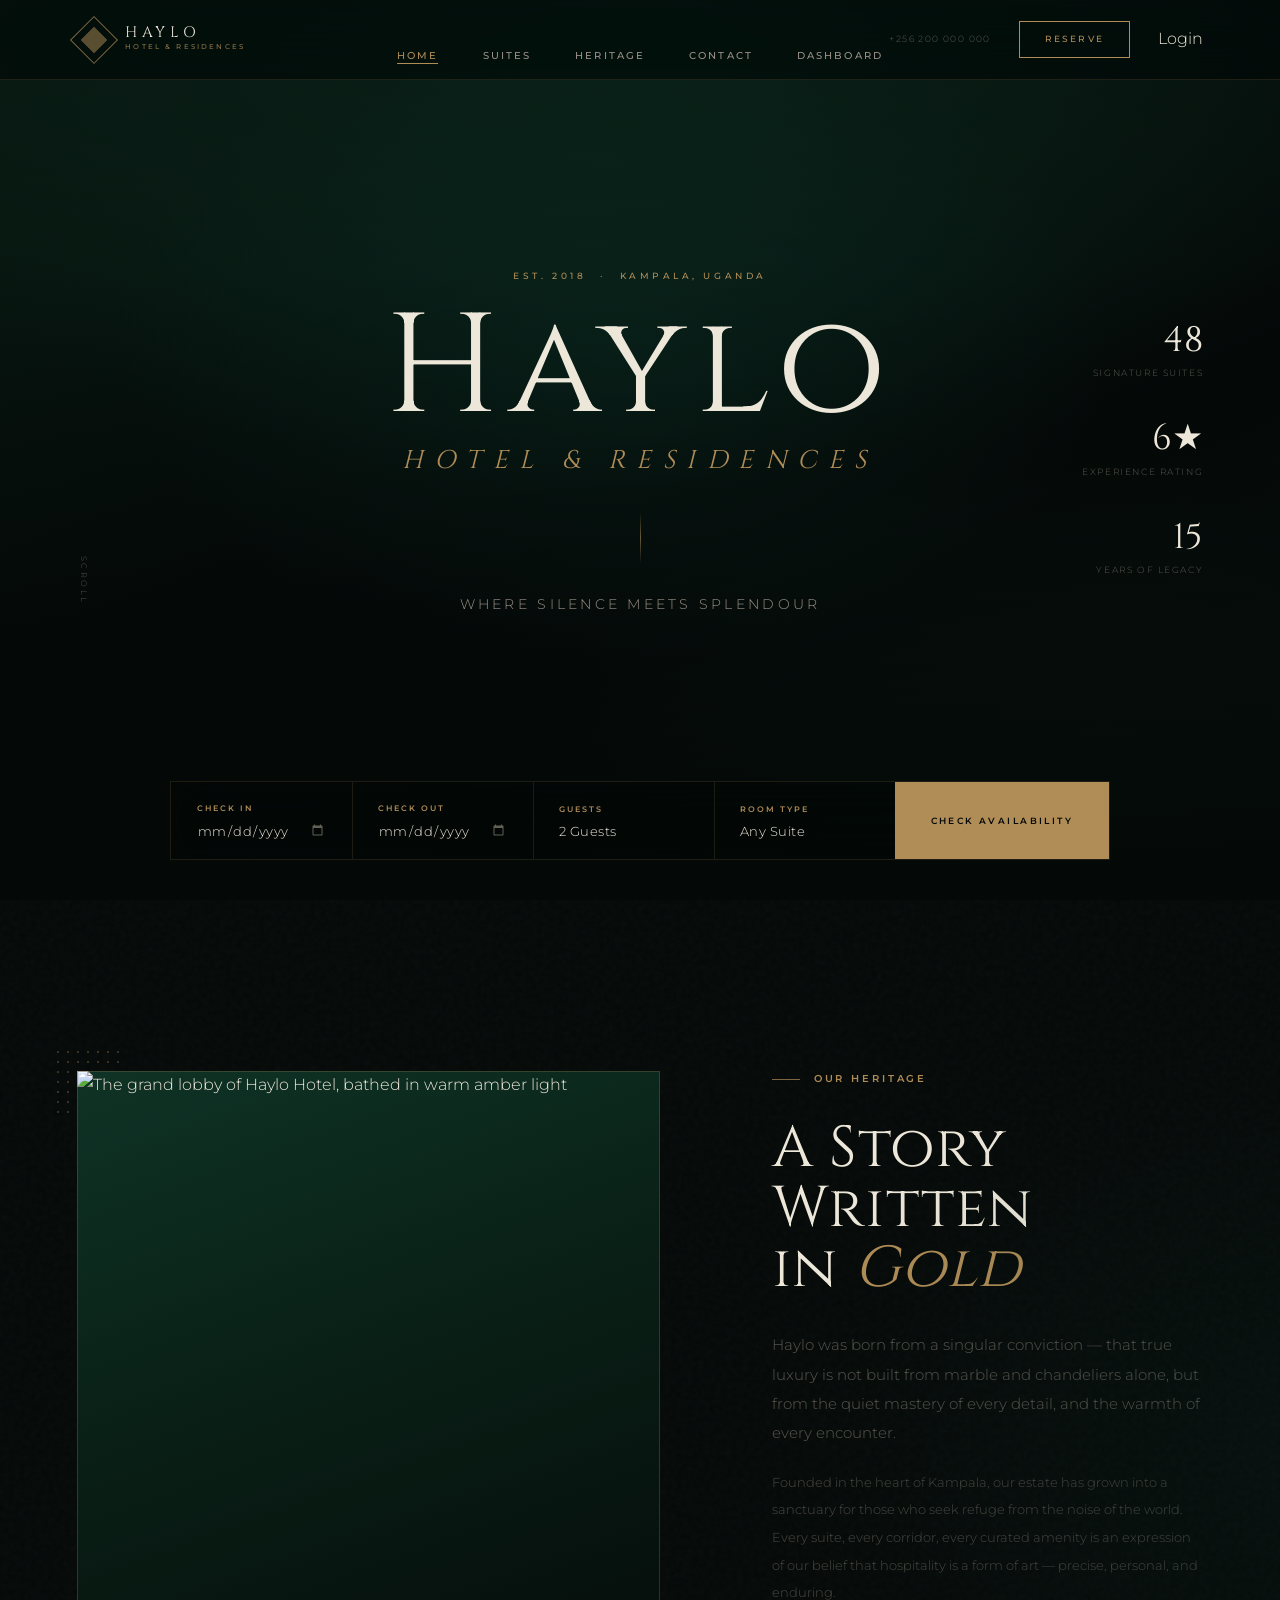
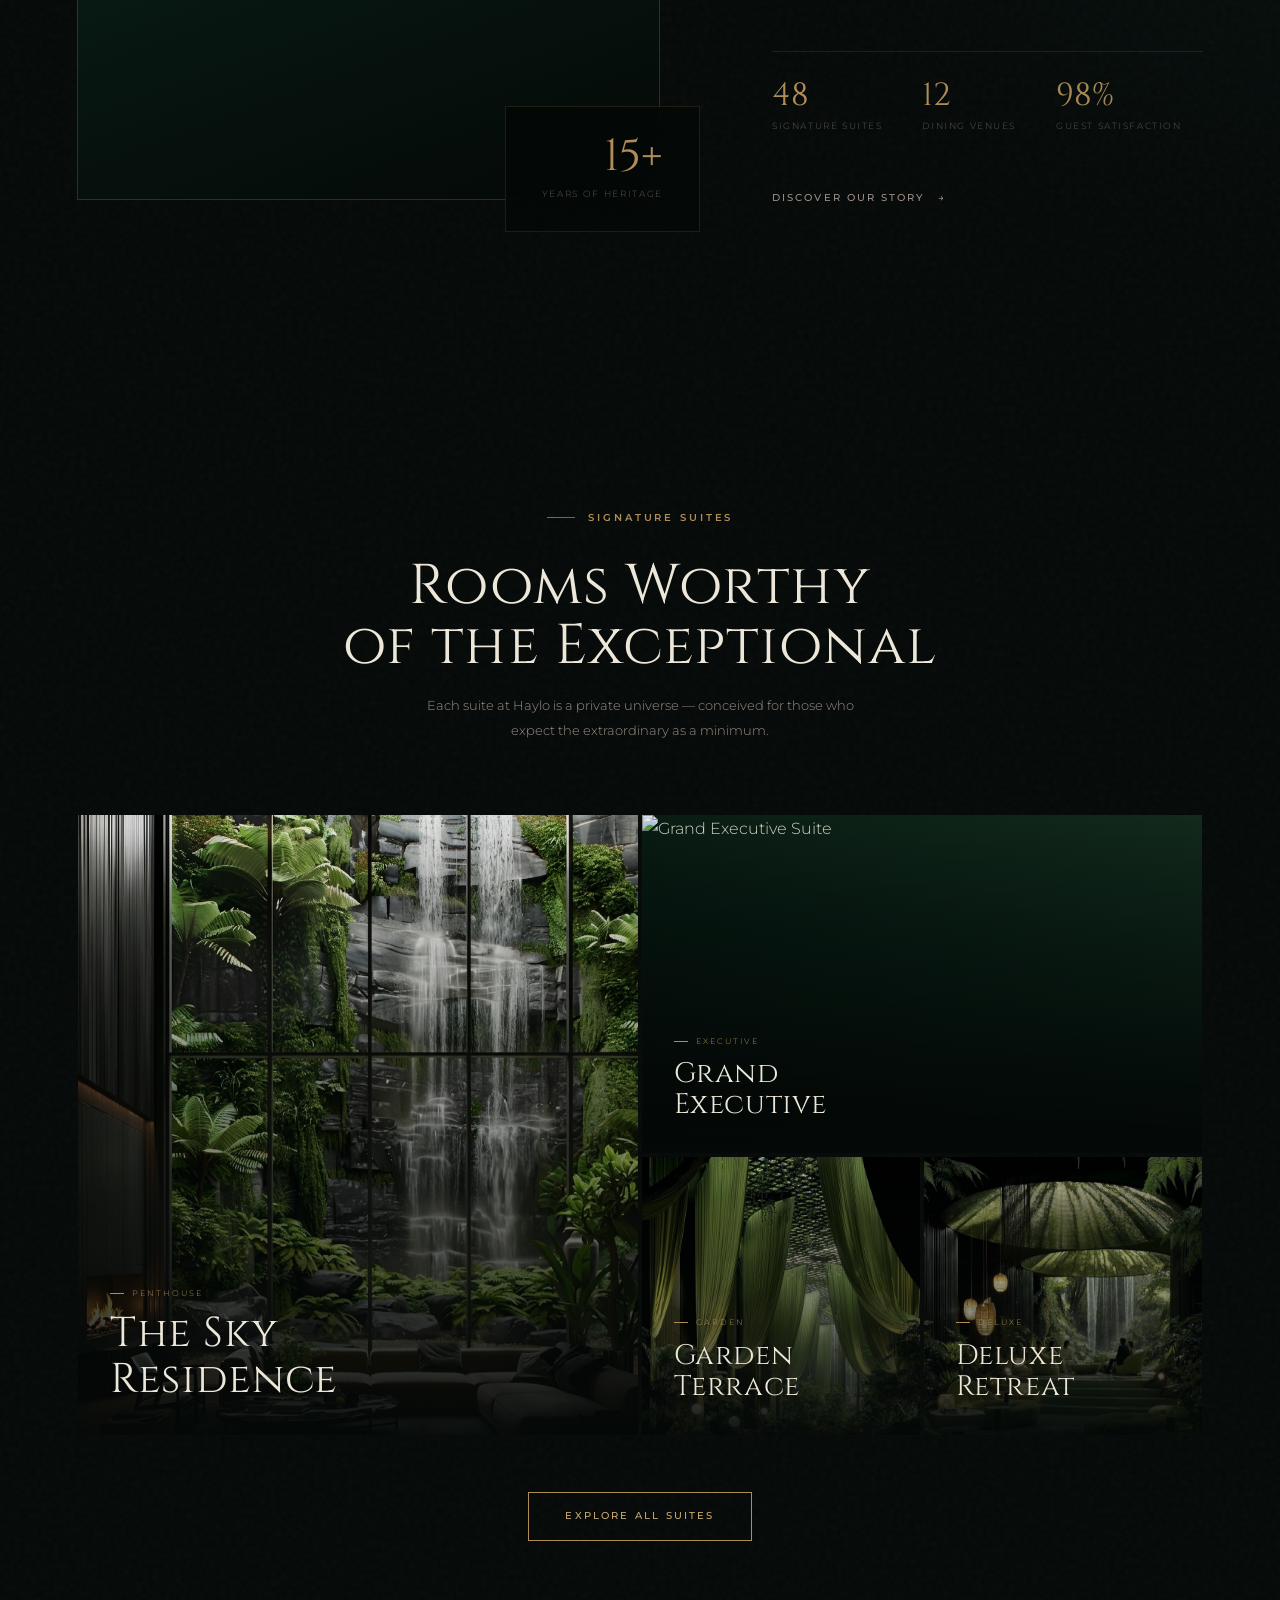
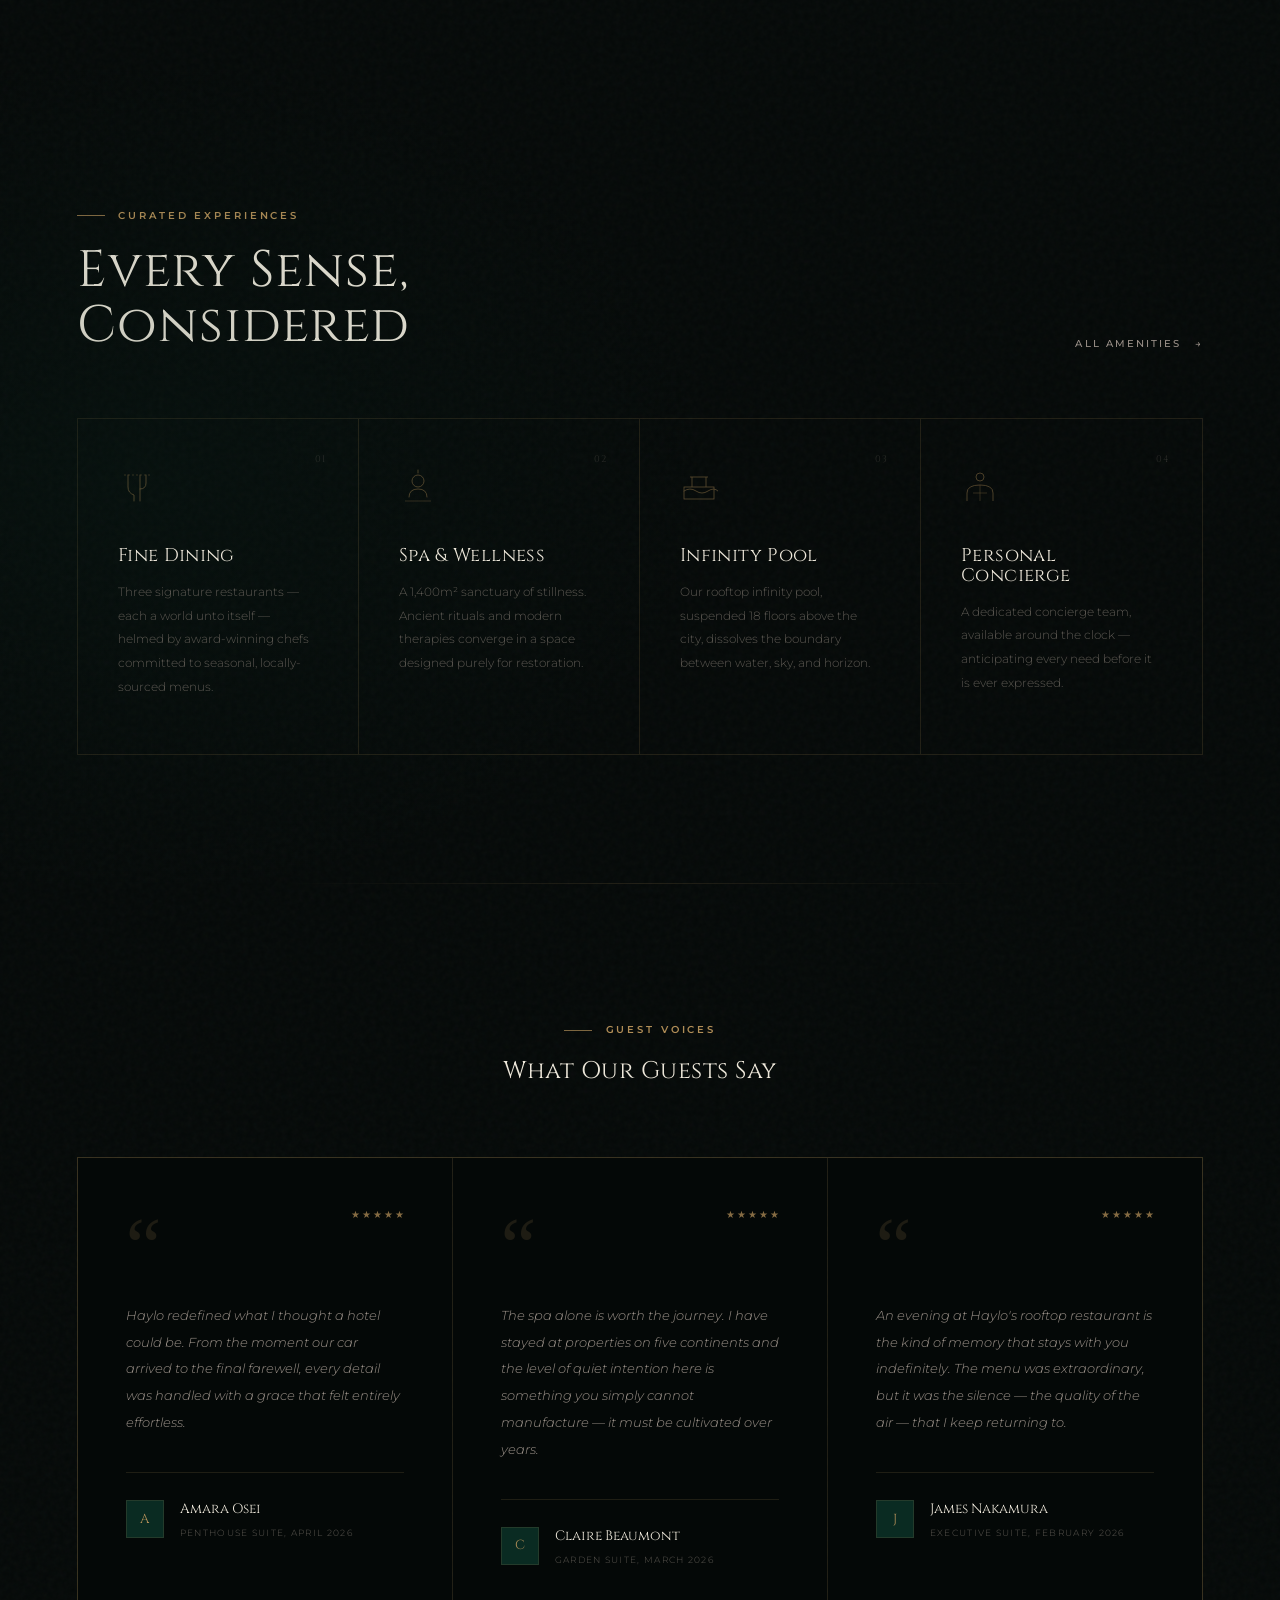
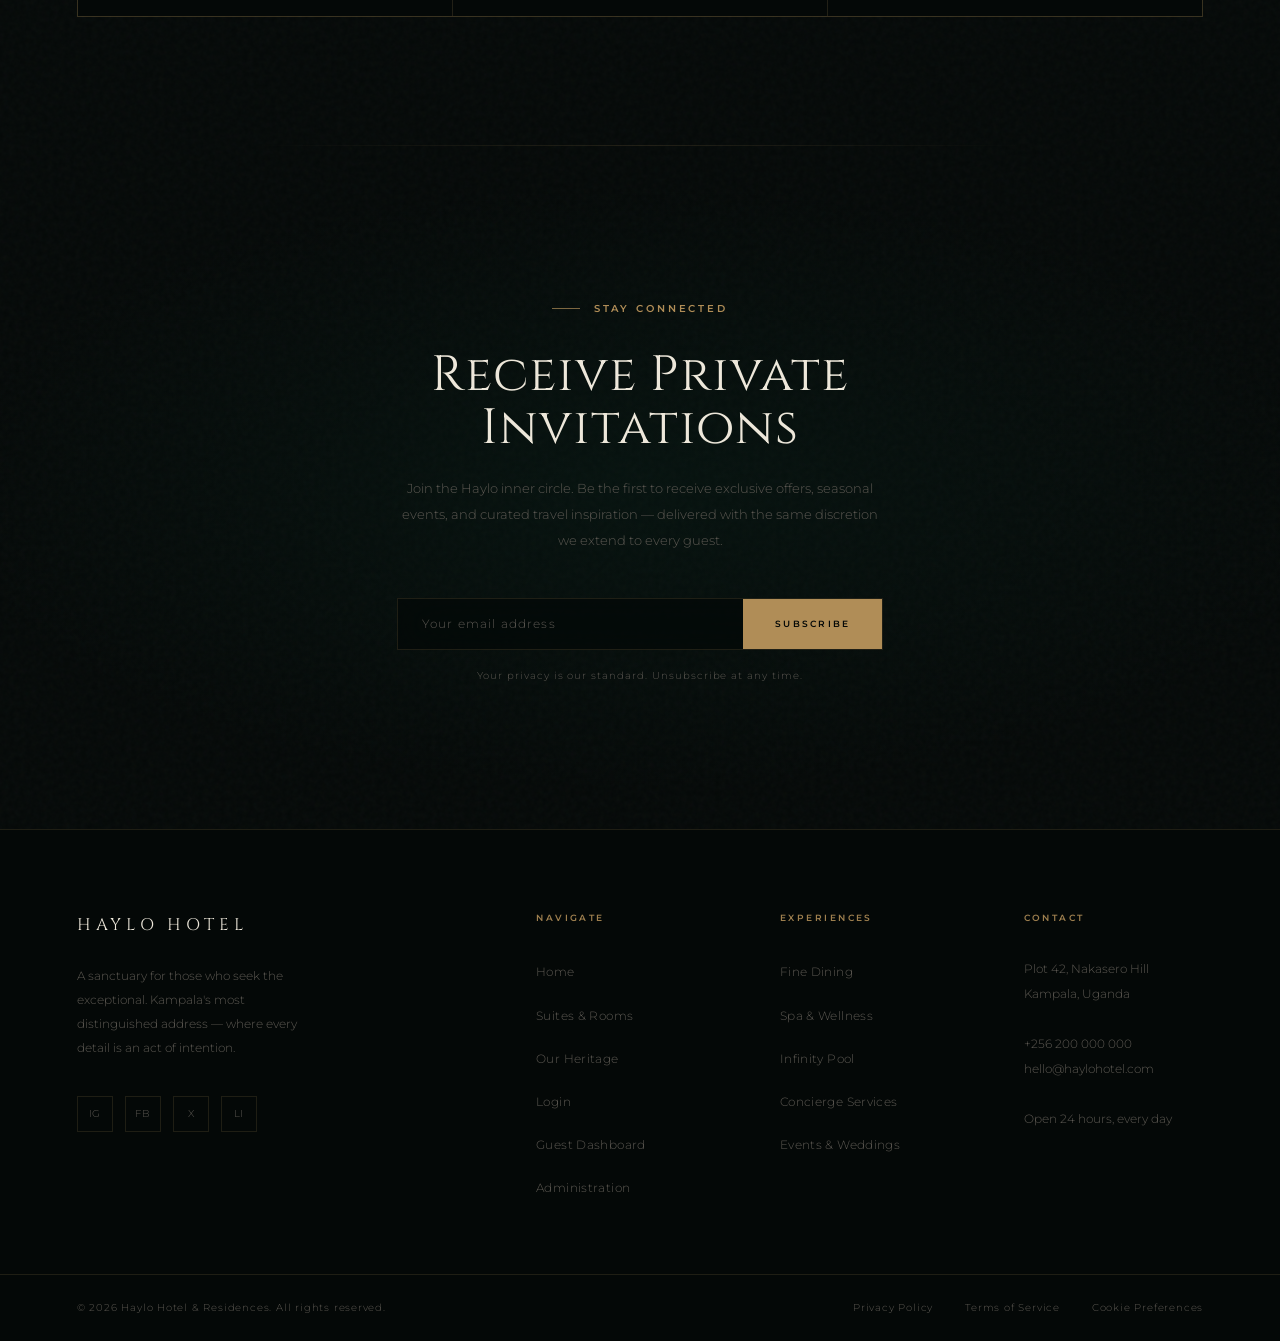
==== commit e046cab6: "Add files via upload" ====
--- a/index.html
+++ b/index.html
@@ -55,6 +55,7 @@
       <div class="nav-actions">
         <a href="tel:+256200000000" class="nav-tel" aria-label="Call us">+256 200 000 000</a>
         <a href="rooms.html" class="nav-book-btn"><span>Reserve</span></a>
+        <a href="auth.html" class="nav-login">Login</a>
         <!-- Hamburger (mobile only) -->
         <button class="nav-hamburger" id="nav-toggle" aria-label="Open menu" aria-expanded="false"
           aria-controls="nav-mobile-drawer">
@@ -73,6 +74,7 @@
       <a href="heritage.html">Our Heritage</a>
       <a href="contact.html">Contact</a>
       <a href="dashboard.html">Guest Dashboard</a>
+      <a href="auth.html">Login</a>
       <a href="rooms.html" class="nav-mobile-cta">Reserve a Suite</a>
     </nav>
   </header>
@@ -188,8 +190,9 @@
           <div class="heritage-dots" aria-hidden="true"></div>
 
           <div class="heritage-img-frame">
-            <img src="assets/images/hero/heritage.jpg" alt="The grand lobby of Haylo Hotel, bathed in warm amber light"
-              class="heritage-img" loading="lazy" width="640" height="800" />
+            <img src="assets/images/rooms/hero-image main.png"
+              alt="The grand lobby of Haylo Hotel, bathed in warm amber light" class="heritage-img" loading="lazy"
+              width="640" height="800" />
           </div>
 
           <!-- Floating stat card -->
@@ -264,7 +267,9 @@
 
         <!-- Penthouse — Large Card (left, full height) -->
         <article class="bento-card bento-penthouse" aria-label="Penthouse Suite">
-          <div class="bento-card-bg" aria-hidden="true"></div>
+          <div class="bento-card-bg" aria-hidden="true">
+            <img src="assets/images/rooms/Hero_test_image.png" alt="Penthouse Suite">
+          </div>
           <div class="bento-card-body">
             <span class="bento-tag">Penthouse</span>
             <h3 class="bento-card-title">The Sky<br />Residence</h3>
@@ -279,7 +284,9 @@
 
         <!-- Executive Suite — Top Right -->
         <article class="bento-card bento-executive" aria-label="Executive Suite">
-          <div class="bento-card-bg" aria-hidden="true"></div>
+          <div class="bento-card-bg" aria-hidden="true">
+            <img src="assets/images/rooms/Hero_image sect.png" alt="Grand Executive Suite">
+          </div>
           <div class="bento-card-body">
             <span class="bento-tag">Executive</span>
             <h3 class="bento-card-title">Grand<br />Executive</h3>
@@ -293,7 +300,9 @@
 
         <!-- Garden Suite — Bottom Centre-Left -->
         <article class="bento-card bento-garden" aria-label="Garden Suite">
-          <div class="bento-card-bg" aria-hidden="true"></div>
+          <div class="bento-card-bg" aria-hidden="true">
+            <img src="assets/images/rooms/Test_image 10.jpg" alt="Garden Terrace Suite">
+          </div>
           <div class="bento-card-body">
             <span class="bento-tag">Garden</span>
             <h3 class="bento-card-title">Garden<br />Terrace</h3>
@@ -306,7 +315,9 @@
 
         <!-- Deluxe — Bottom Right -->
         <article class="bento-card bento-deluxe" aria-label="Deluxe Room">
-          <div class="bento-card-bg" aria-hidden="true"></div>
+          <div class="bento-card-bg" aria-hidden="true">
+            <img src="assets/images/rooms/Test_image 13.jpg" alt="Deluxe Retreat Room">
+          </div>
           <div class="bento-card-body">
             <span class="bento-tag">Deluxe</span>
             <h3 class="bento-card-title">Deluxe<br />Retreat</h3>
@@ -555,7 +566,8 @@
         <ul>
           <li><a href="index.html">Home</a></li>
           <li><a href="rooms.html">Suites &amp; Rooms</a></li>
-          <li><a href="about.html">Our Heritage</a></li>
+          <li><a href="heritage.html">Our Heritage</a></li>
+          <li><a href="auth.html">Login</a></li>
           <li><a href="dashboard.html">Guest Dashboard</a></li>
           <li><a href="admin.html">Administration</a></li>
         </ul>
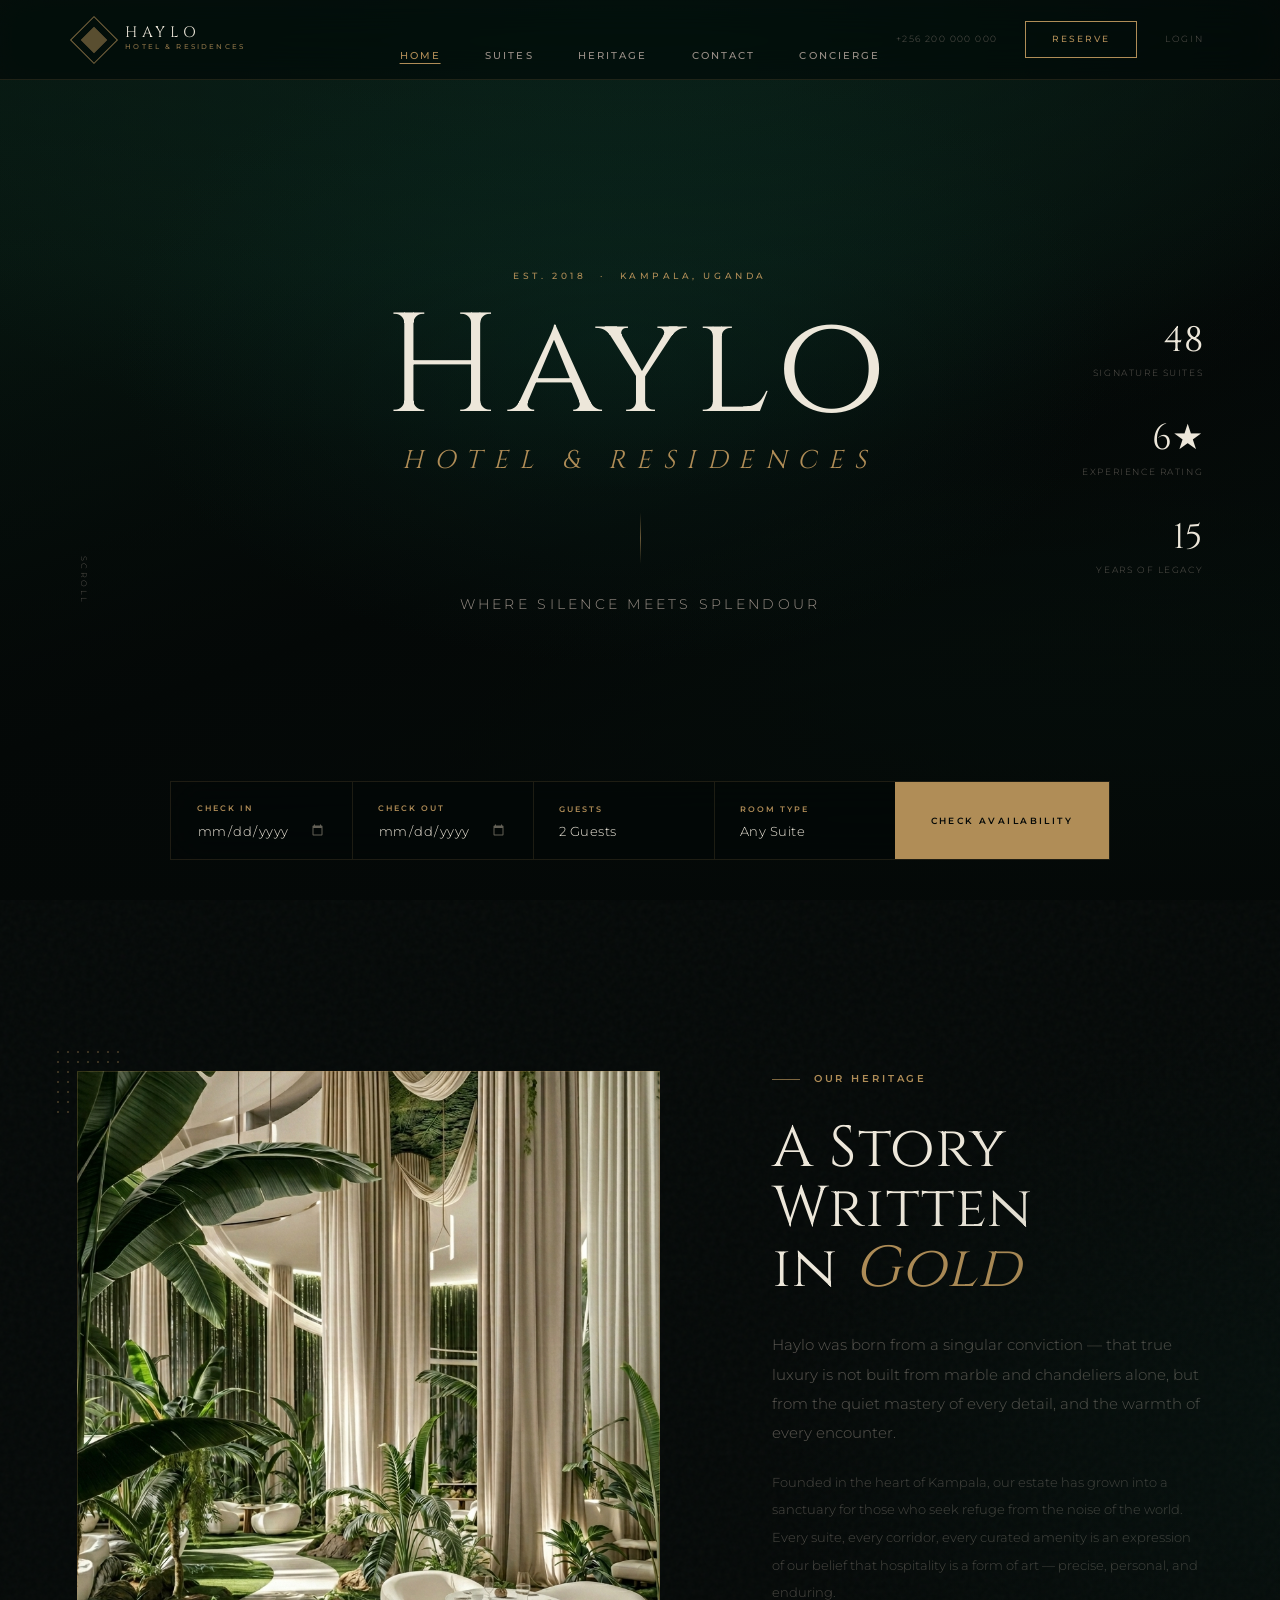
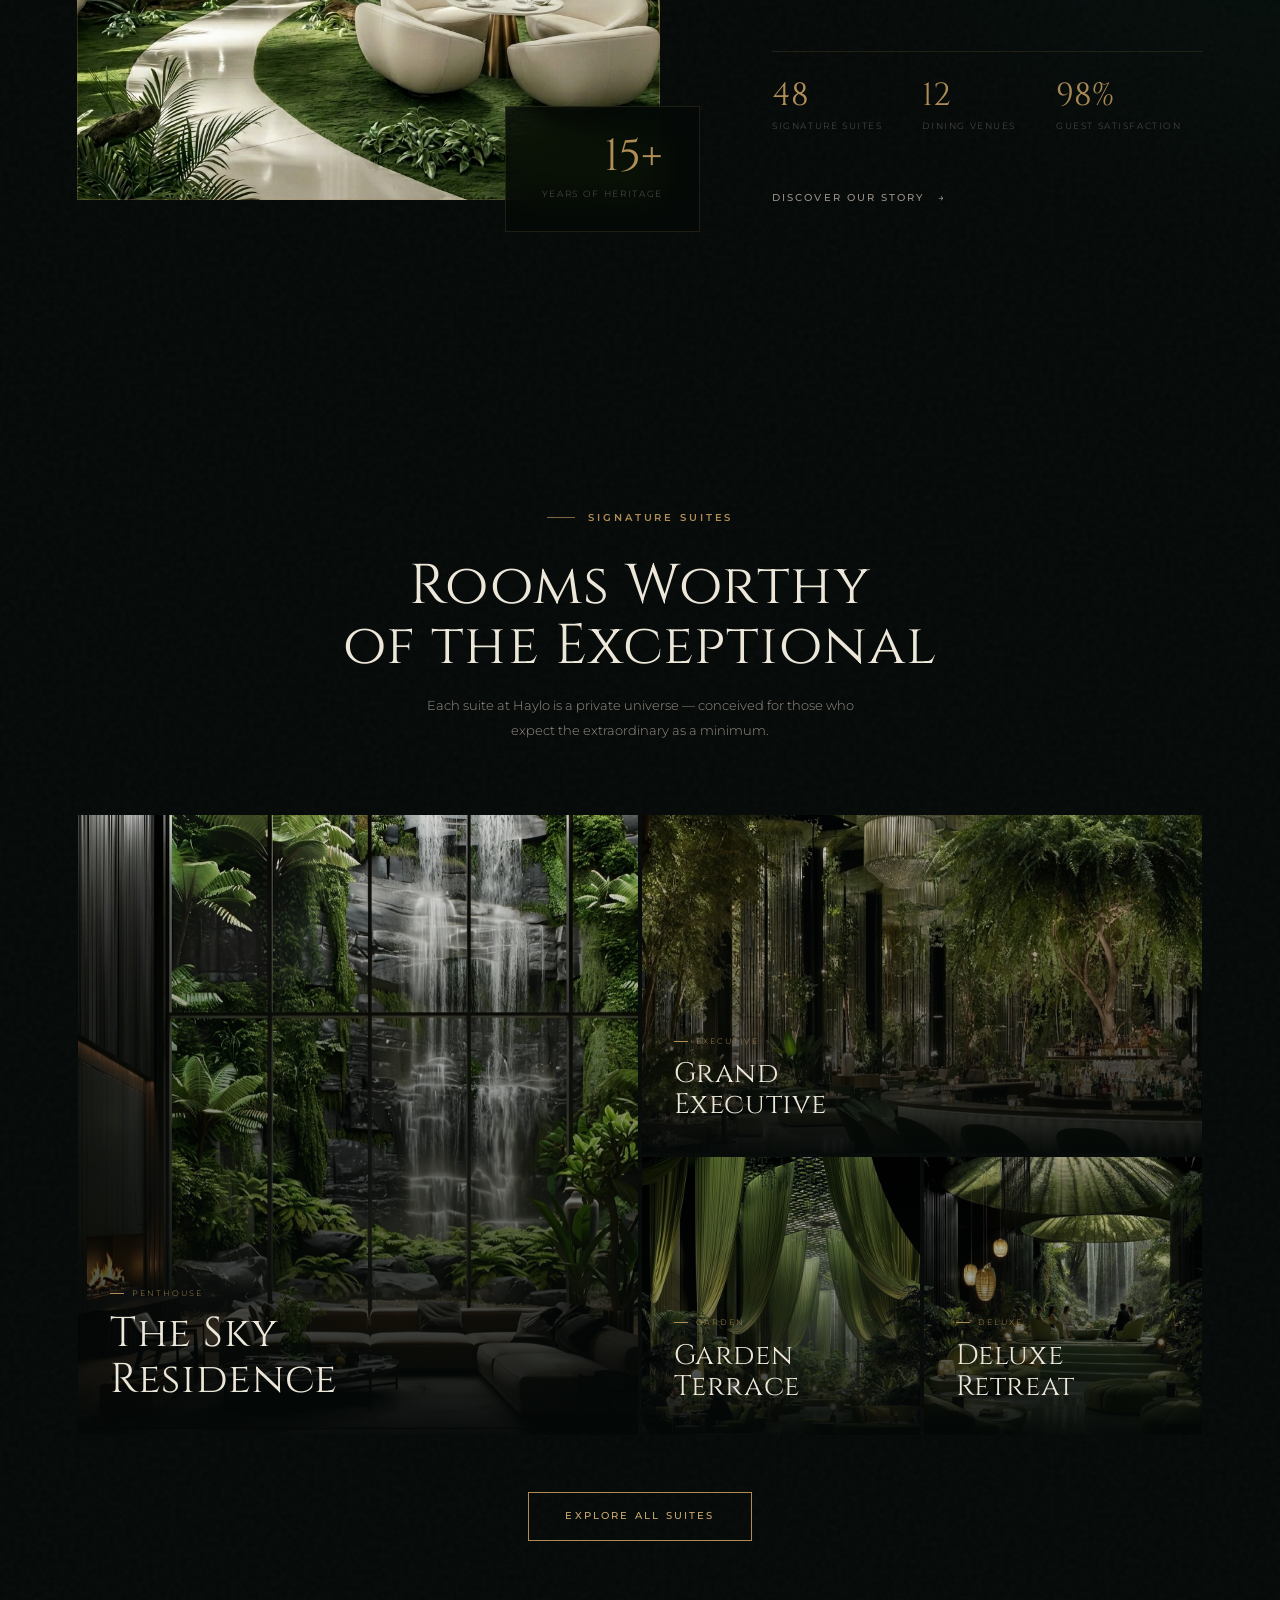
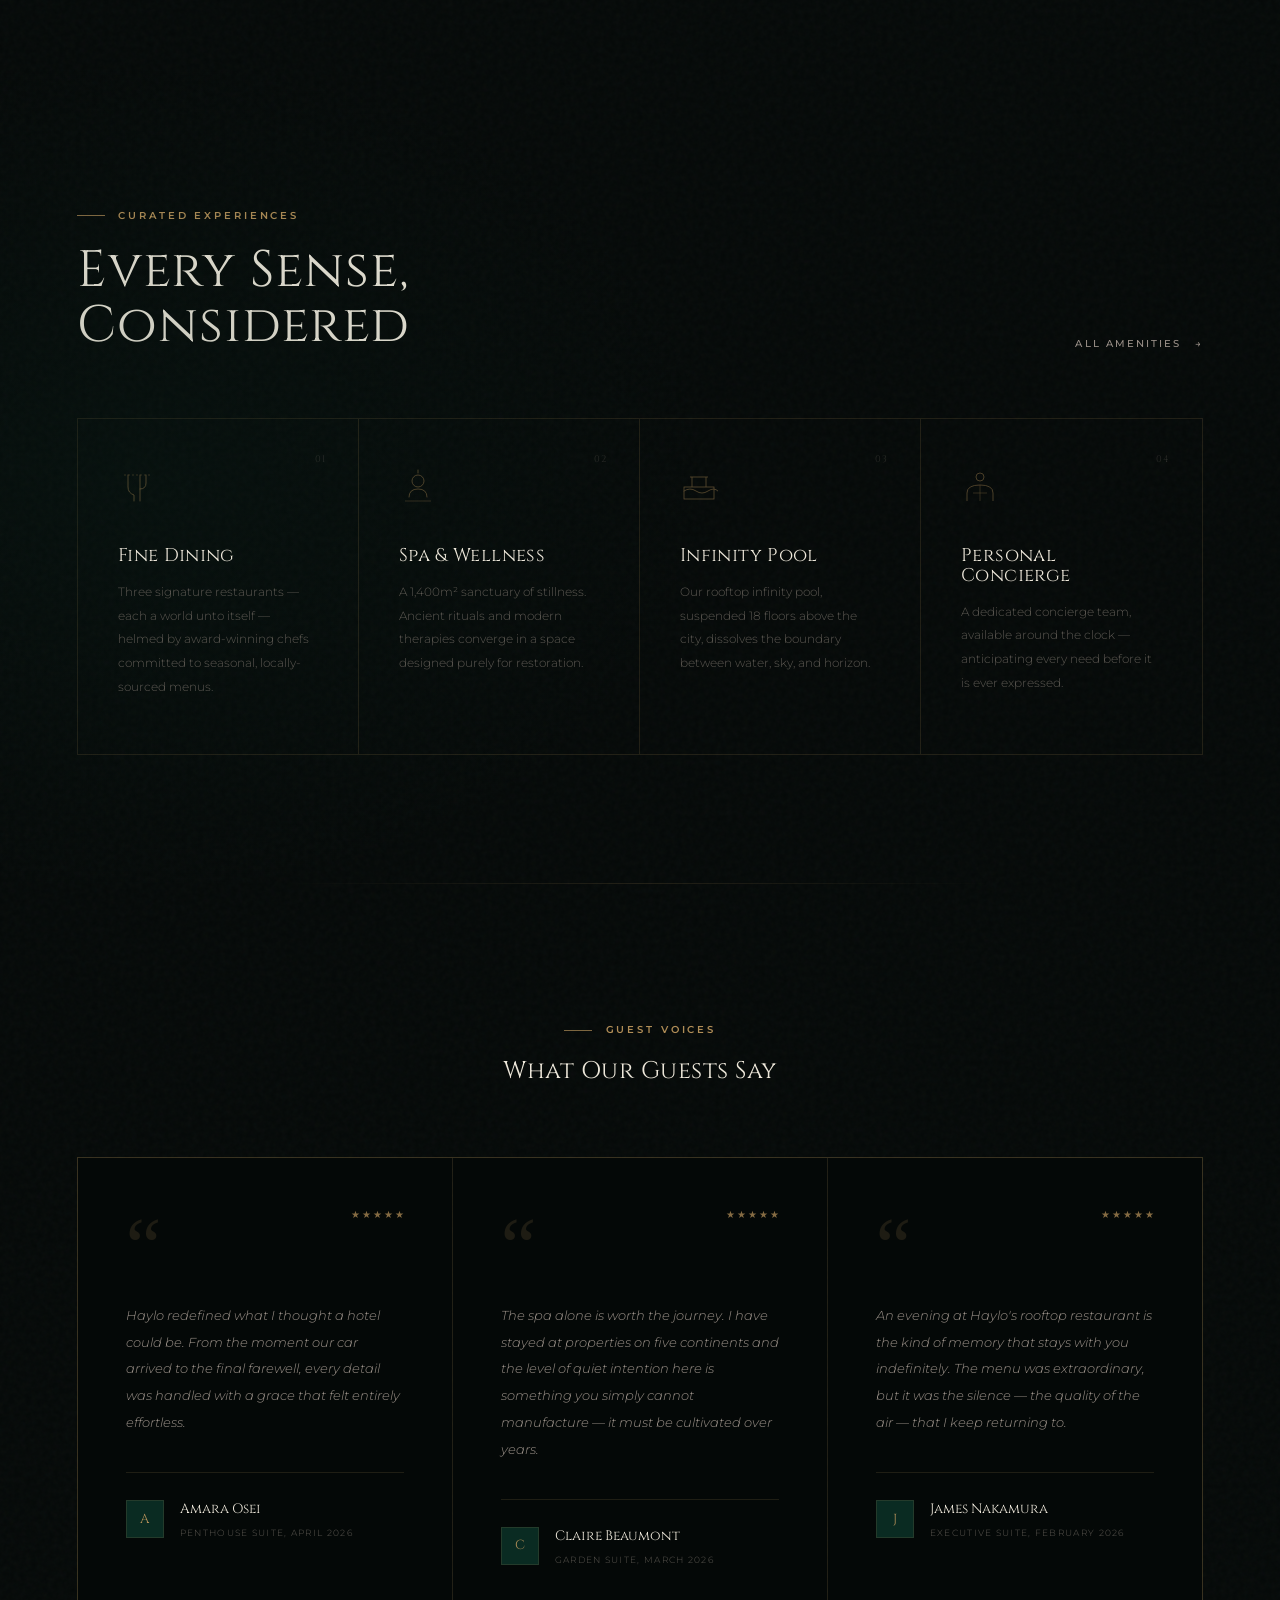
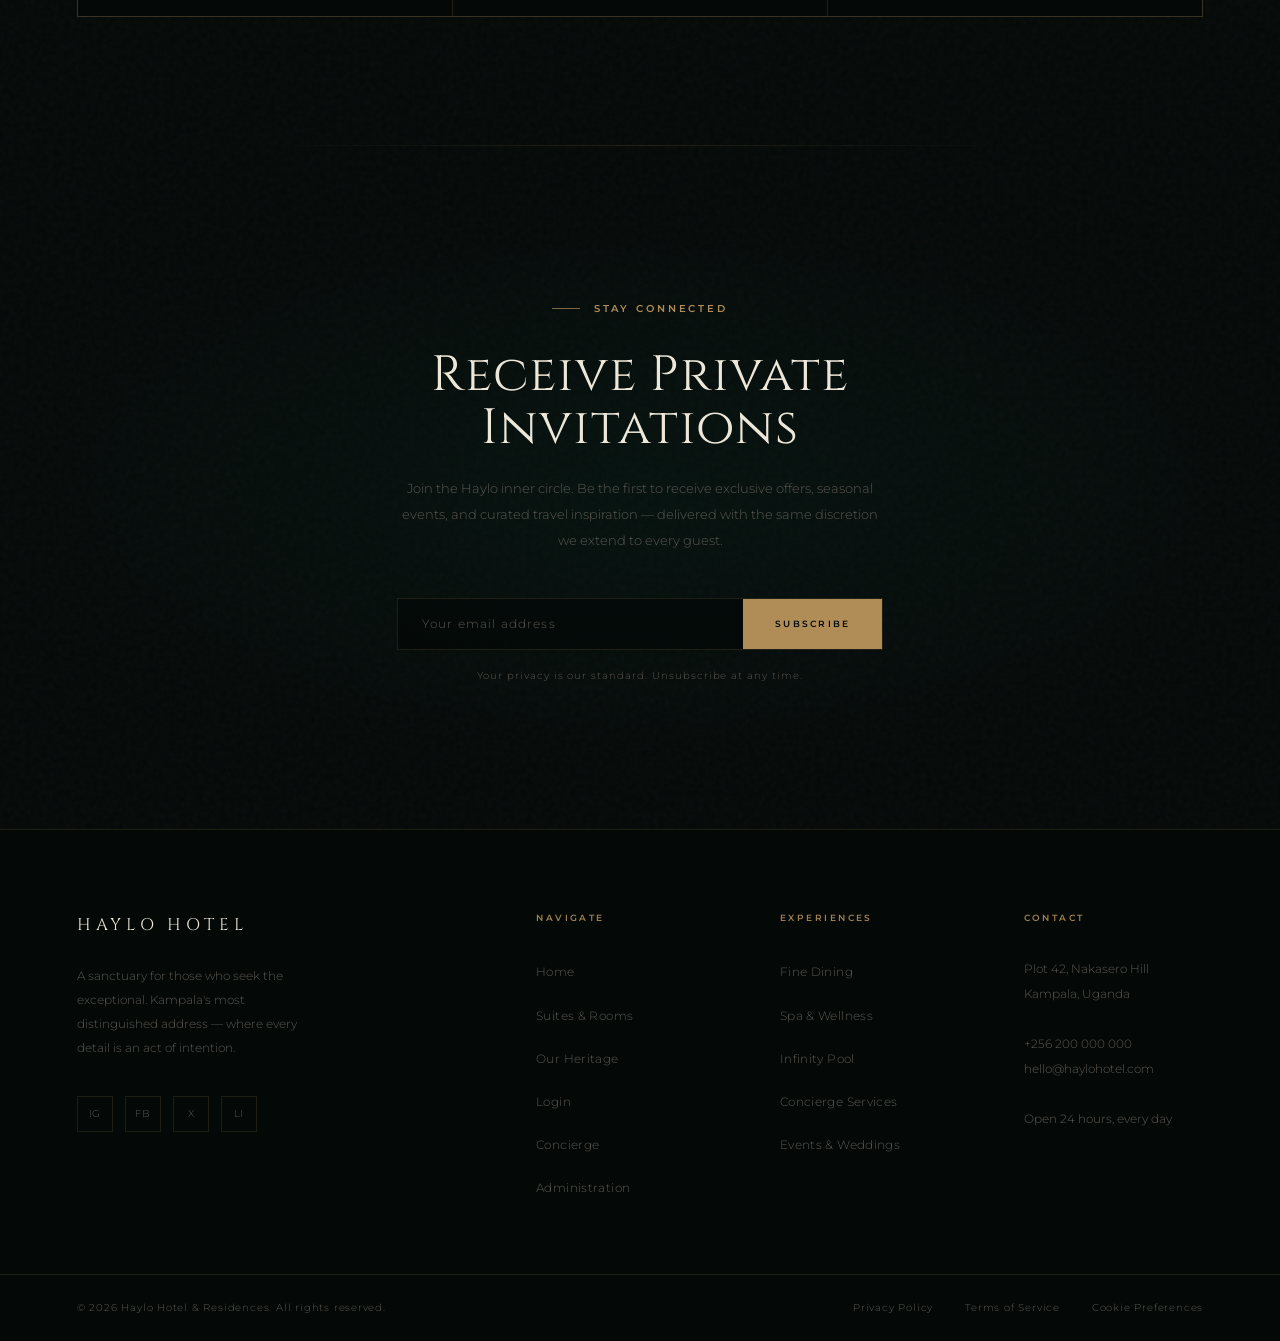
==== commit 26f5aac7: "Add files via upload" ====
--- a/index.html
+++ b/index.html
@@ -47,7 +47,7 @@
           <li><a href="rooms.html">Suites</a></li>
           <li><a href="heritage.html">Heritage</a></li>
           <li><a href="contact.html">Contact</a></li>
-          <li><a href="dashboard.html">Dashboard</a></li>
+          <li><a href="dashboard.html">Concierge</a></li>
         </ul>
       </nav>
 
@@ -73,7 +73,7 @@
       <a href="rooms.html">Suites &amp; Rooms</a>
       <a href="heritage.html">Our Heritage</a>
       <a href="contact.html">Contact</a>
-      <a href="dashboard.html">Guest Dashboard</a>
+      <a href="dashboard.html">Concierge</a>
       <a href="auth.html">Login</a>
       <a href="rooms.html" class="nav-mobile-cta">Reserve a Suite</a>
     </nav>
@@ -568,7 +568,7 @@
           <li><a href="rooms.html">Suites &amp; Rooms</a></li>
           <li><a href="heritage.html">Our Heritage</a></li>
           <li><a href="auth.html">Login</a></li>
-          <li><a href="dashboard.html">Guest Dashboard</a></li>
+          <li><a href="dashboard.html">Concierge</a></li>
           <li><a href="admin.html">Administration</a></li>
         </ul>
       </div>
--- a/assets/css/layout.css
+++ b/assets/css/layout.css
@@ -205,6 +205,20 @@
 
 .nav-book-btn:hover::before { transform: scaleX(1); }
 .nav-book-btn:hover { color: var(--clr-obsidian); }
+
+.nav-login {
+  font-family: var(--ff-sans);
+  font-size: 0.58rem;
+  letter-spacing: 0.18em;
+  text-transform: uppercase;
+  color: var(--clr-text-muted);
+  transition: color 0.35s ease;
+  z-index: 2;
+}
+
+.nav-login:hover {
+  color: var(--clr-gold);
+}
 
 /* ─── Hamburger (Mobile) ─── */
 .nav-hamburger {
--- a/assets/css/components.css
+++ b/assets/css/components.css
@@ -587,6 +587,14 @@
   transform: scale(1.07);
 }
 
+/* Ensure images fill the background container */
+.bento-card-bg img {
+  width: 100%;
+  height: 100%;
+  object-fit: cover;
+  display: block;
+}
+
 /* Individual card color personalities (image fallback) */
 .bento-penthouse .bento-card-bg {
   background-image: url('../images/rooms/penthouse.jpg');
